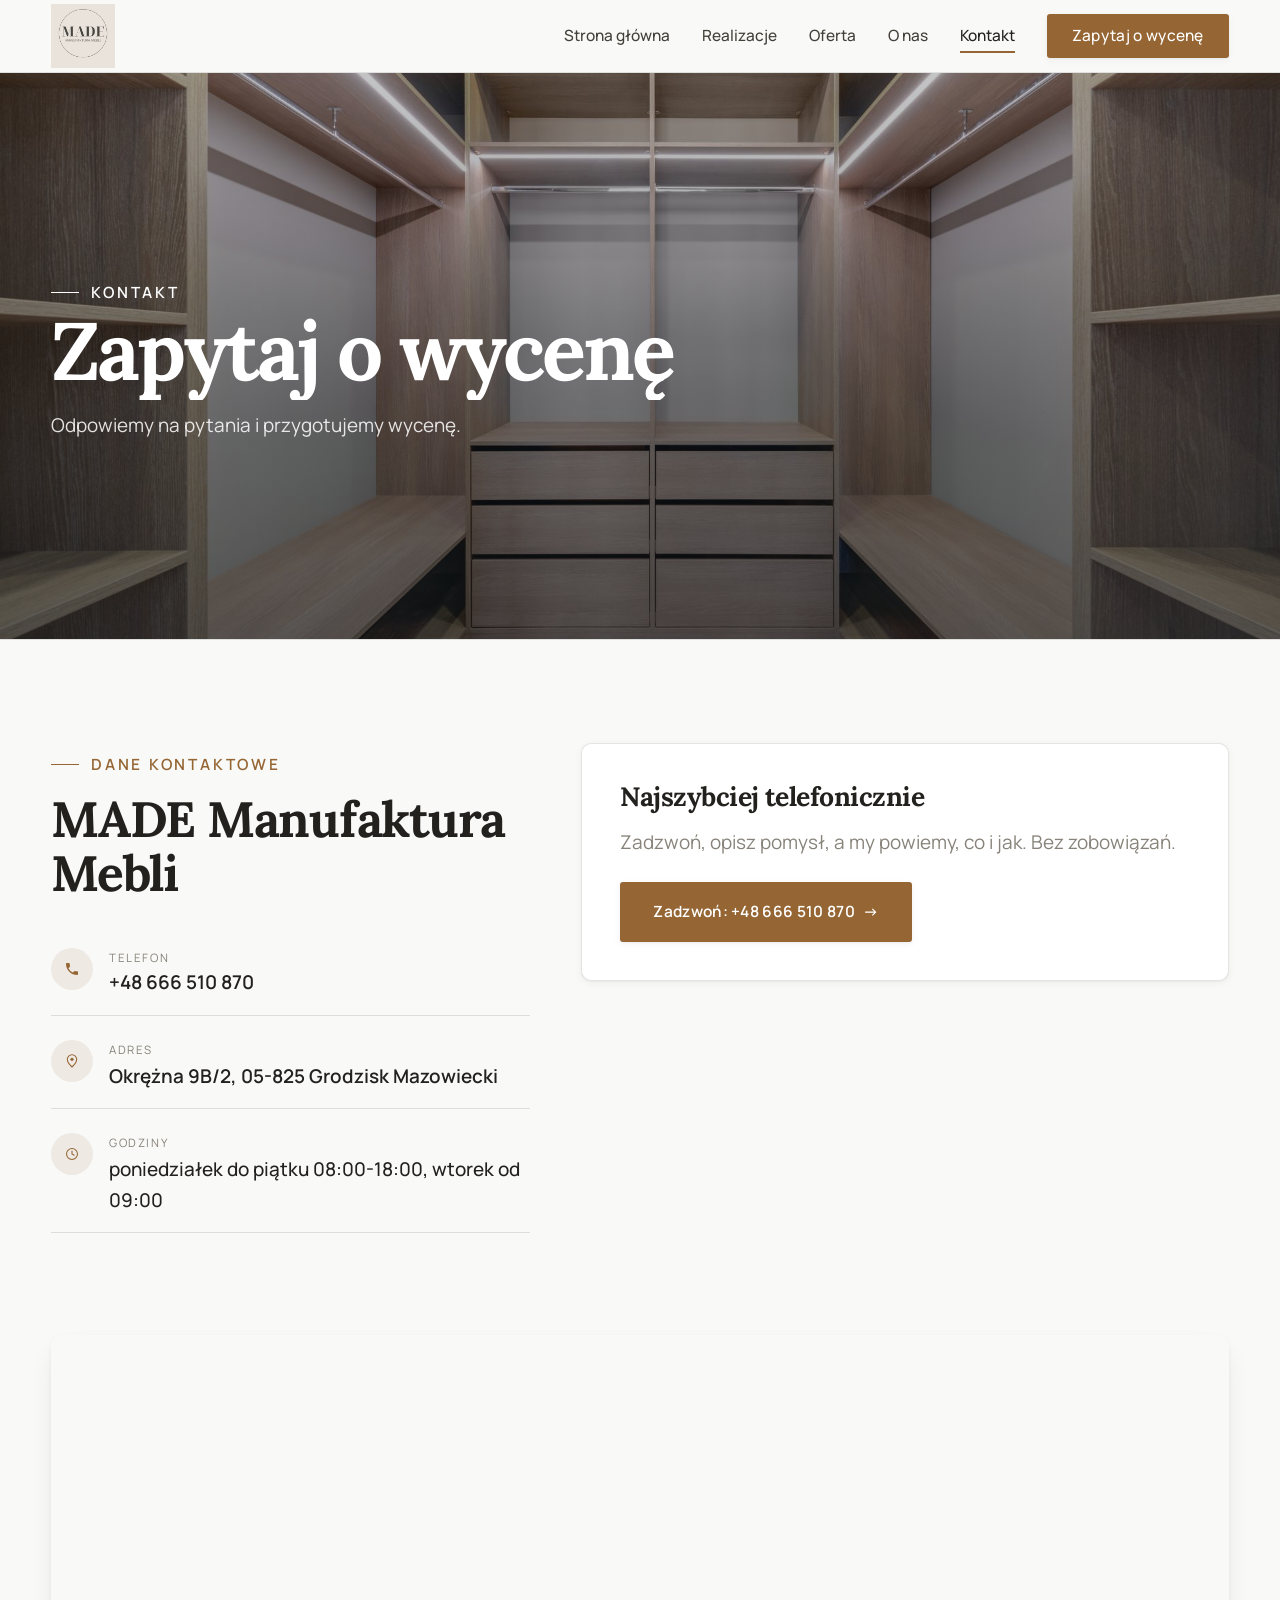
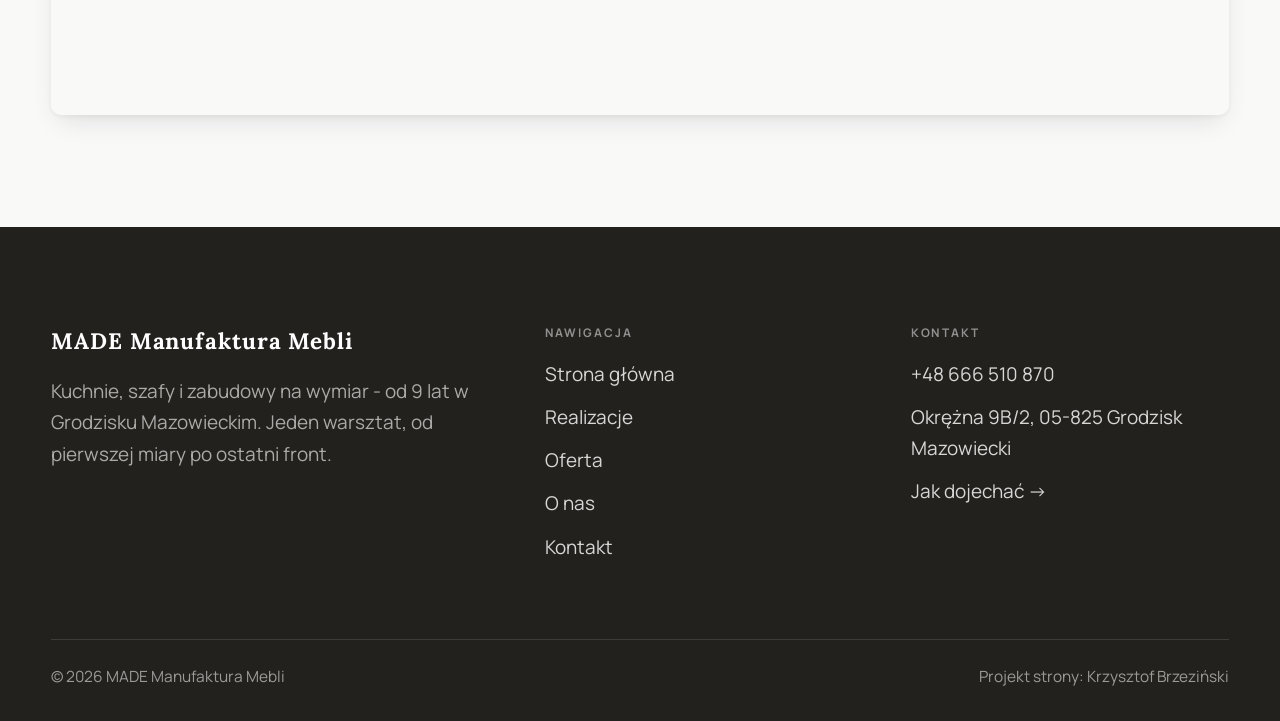
==== kontakt.html @ d3eb8e63 "Demo strony: MADE Manufaktura Mebli (Grodzisk Mazowiecki)" ====
<!DOCTYPE html>
<html lang="pl">
<head>
<meta charset="UTF-8">
<meta name="viewport" content="width=device-width, initial-scale=1.0">
<title>Kontakt - MADE Manufaktura Mebli</title>
<meta name="description" content="Kontakt MADE Manufaktura Mebli - Okrężna 9B/2, 05-825 Grodzisk Mazowiecki">
<link rel="preconnect" href="https://fonts.googleapis.com">
<link rel="preconnect" href="https://fonts.gstatic.com" crossorigin>
<link href="https://fonts.googleapis.com/css2?family=Lora:wght@500;600;700&family=Manrope:wght@400;500;600&display=swap" rel="stylesheet">
<link rel="stylesheet" href="assets/styles.css">
</head>
<body>

<header class="nav">
  <div class="wrap nav-inner">
    <a class="brand brand-has-logo" href="index.html"><img class="brand-logo" src="img/logo.jpg" alt="MADE Manufaktura Mebli"></a>
    <nav class="nav-links">
      <a href="index.html">Strona główna</a>
      <a href="realizacje.html">Realizacje</a>
      <a href="oferta.html">Oferta</a>
      <a href="o-nas.html">O nas</a>
      <a href="kontakt.html" class="active">Kontakt</a>
      <a href="kontakt.html" class="btn btn-accent">Zapytaj o wycenę</a>
    </nav>
    <button class="nav-toggle" aria-label="Menu"><span></span><span></span><span></span></button>
  </div>
</header>

<section class="pagehead">
  <img src="img/g5.jpg" alt="MADE Manufaktura Mebli - Zapytaj o wycenę">
  <div class="wrap">
    <span class="eyebrow">Kontakt</span>
    <h1>Zapytaj o wycenę</h1>
    <p>Odpowiemy na pytania i przygotujemy wycenę.</p>
  </div>
</section>
<section>
  <div class="wrap contact-grid">
    <div class="reveal">
      <span class="eyebrow">Dane kontaktowe</span>
      <h2 style="margin:var(--space-4) 0 var(--space-6)">MADE Manufaktura Mebli</h2>
      <div class="info-list">
        <div class="info-row"><div class="ic"><svg class="ico-tel" width="16" height="16" viewBox="0 0 24 24" fill="none" aria-hidden="true"><path d="M6.6 10.8a15.5 15.5 0 0 0 6.6 6.6l2.2-2.2a1 1 0 0 1 1-.24 11.4 11.4 0 0 0 3.6.58 1 1 0 0 1 1 1V20a1 1 0 0 1-1 1A17 17 0 0 1 3 4a1 1 0 0 1 1-1h3.5a1 1 0 0 1 1 1c0 1.25.2 2.46.58 3.6a1 1 0 0 1-.25 1l-2.23 2.2Z" fill="currentColor"/></svg></div><div><div class="lbl">Telefon</div><a class="val" href="tel:+48666510870">+48 666 510 870</a></div></div>
        <div class="info-row"><div class="ic"><svg class="ico-pin" width="16" height="16" viewBox="0 0 24 24" fill="none" aria-hidden="true"><path d="M12 21s7-6.1 7-11.5A7 7 0 0 0 5 9.5C5 14.9 12 21 12 21Z" stroke="currentColor" stroke-width="1.6" fill="none"/><circle cx="12" cy="9.5" r="2.4" fill="currentColor"/></svg></div><div><div class="lbl">Adres</div><div class="val">Okrężna 9B/2, 05-825 Grodzisk Mazowiecki</div></div></div>
        <div class="info-row"><div class="ic"><svg class="ico-clock" width="16" height="16" viewBox="0 0 24 24" fill="none" aria-hidden="true"><circle cx="12" cy="12" r="8.2" stroke="currentColor" stroke-width="1.6"/><path d="M12 7.5V12l3.2 1.9" stroke="currentColor" stroke-width="1.6" stroke-linecap="round"/></svg></div><div><div class="lbl">Godziny</div><div class="val" style="font-weight:500">poniedziałek do piątku 08:00-18:00, wtorek od 09:00</div></div></div>
      </div>
    </div>
    <div class="reveal">
      <div class="form">
        <h3 style="margin-bottom:var(--space-4)">Najszybciej telefonicznie</h3>
        <p class="muted" style="margin-bottom:var(--space-5)">Zadzwoń, opisz pomysł, a my powiemy, co i jak. Bez zobowiązań.</p>
        <a href="tel:+48666510870" class="btn btn-accent" style="justify-content:center">Zadzwoń: +48 666 510 870 <span class="arr">→</span></a>
      </div>
    </div>
  </div>
</section>
<section style="padding-top:0">
  <div class="wrap reveal">
    <iframe class="map" title="MADE Manufaktura Mebli - Grodzisk Mazowiecki" src="https://maps.google.com/maps?q=MADE%20Manufaktura%20Mebli%20Grodzisk%20Mazowiecki&z=15&output=embed" loading="lazy" referrerpolicy="no-referrer-when-downgrade"></iframe>
  </div>
</section>

<footer>
  <div class="wrap">
    <div class="foot-grid">
      <div class="foot-brand">
        <div class="name">MADE Manufaktura Mebli</div>
        <p>Kuchnie, szafy i zabudowy na wymiar - od 9 lat w Grodzisku Mazowieckim. Jeden warsztat, od pierwszej miary po ostatni front.</p>
      </div>
      <div class="foot-col">
        <h4>Nawigacja</h4>
        <a href="index.html">Strona główna</a>
        <a href="realizacje.html">Realizacje</a>
        <a href="oferta.html">Oferta</a>
        <a href="o-nas.html">O nas</a>
        <a href="kontakt.html">Kontakt</a>
      </div>
      <div class="foot-col">
        <h4>Kontakt</h4>
        <a href="tel:+48666510870">+48 666 510 870</a>
        <p>Okrężna 9B/2, 05-825 Grodzisk Mazowiecki</p>
        <a href="https://maps.app.goo.gl/CRPHok8qt2cSc8wXA" target="_blank" rel="noopener">Jak dojechać →</a>
      </div>
    </div>
    <div class="foot-bot">
      <span>© 2026 MADE Manufaktura Mebli</span>
      <span>Projekt strony: Krzysztof Brzeziński</span>
    </div>
  </div>
</footer>


<script src="assets/main.js"></script>
</body>
</html>
---- assets/styles.css ----
/* ============================================================
   STOLBASZ — premium, architektoniczny B2B fit-out
   Jasna paleta, zero brązu. System wg premium-web-craft.
   Projekt strony: Krzysztof Brzeziński
   ============================================================ */

:root{
  /* PALETA — jasna, architektoniczna, chłodna */
  --paper:#F3F1EC;          /* główne tło */
  --paper-2:#E6E3DB;        /* sekcje alternatywne (chłodny jasny szary) */
  --paper-3:#E6E3DB;        /* delikatne wypełnienia */
  --ink:#23211E;            /* tekst główny — chłodny grafit */
  --ink-soft:#43403A;       /* nagłówki drugorzędne */
  --muted:#87837A;          /* tekst poboczny */
  --line:rgba(35,33,30,.12);/* hairline */
  --accent:#8A6B3C;         /* stonowany petrol-slate — jedyny akcent */
  --accent-d:#6E5430;
  --accent-soft:rgba(138,107,60,.10);
  --dark:#23211E;           /* sekcje ciemne (stopka/CTA) */

  /* ODSTĘPY — skala 4/8 */
  --space-1:4px; --space-2:8px; --space-3:12px; --space-4:16px; --space-5:24px;
  --space-6:32px; --space-7:48px; --space-8:64px; --space-9:96px; --space-10:128px;

  /* TYPOGRAFIA — fluid clamp() (skala podbita 16.07.2026: większe, czytelniejsze litery — uwaga Adama) */
  --text-sm:clamp(.9rem,.87rem + .12vw,1rem);
  --text-base:clamp(1.08rem,1.04rem + .18vw,1.2rem);
  --text-lg:clamp(1.24rem,1.15rem + .34vw,1.44rem);
  --text-h3:clamp(1.34rem,1.22rem + .55vw,1.66rem);
  --text-h2:clamp(2.1rem,1.66rem + 2.1vw,3.1rem);
  --text-h1:clamp(2.9rem,2.1rem + 4vw,5.1rem);

  /* PROMIENIE — architektoniczne, raczej ostre */
  --r-sm:3px; --r-md:6px; --r-lg:10px;

  /* RUCH */
  --ease:cubic-bezier(.25,.46,.45,.94); --dur:.24s;

  /* CIENIE — miękkie, warstwowe */
  --sh-sm:0 1px 2px rgba(16,24,32,.04), 0 2px 8px rgba(16,24,32,.05);
  --sh-md:0 2px 6px rgba(16,24,32,.05), 0 12px 28px -8px rgba(16,24,32,.12);
  --sh-lg:0 6px 14px rgba(16,24,32,.07), 0 26px 56px -18px rgba(16,24,32,.22);

  --hairline:1px solid var(--line);

  --font-display:'Lora',serif;
  --font-body:'Manrope',sans-serif;
}

*{box-sizing:border-box;margin:0;padding:0}
html{scroll-behavior:smooth}
body{
  font-family:var(--font-body);
  font-size:var(--text-base);
  line-height:1.65;
  color:var(--ink);
  background:var(--paper);
  -webkit-font-smoothing:antialiased;
  text-rendering:optimizeLegibility;
}
img{max-width:100%;display:block}
a{color:inherit;text-decoration:none}

.wrap{width:min(92%,1180px);margin-inline:auto}
section{padding-block:clamp(52px,6.5vw,96px)}

h1,h2,h3{font-family:var(--font-display);font-weight:700;line-height:1.08;letter-spacing:-.02em;color:var(--ink)}
h1{font-size:var(--text-h1);letter-spacing:-.035em}
h2{font-size:var(--text-h2);letter-spacing:-.025em}
h3{font-size:var(--text-h3)}
p{max-width:65ch}

.eyebrow{
  font-family:var(--font-body);
  font-size:var(--text-sm);
  font-weight:600;
  letter-spacing:.18em;
  text-transform:uppercase;
  color:var(--accent);
  display:inline-flex;align-items:center;gap:var(--space-3);
}
.eyebrow::before{content:"";width:28px;height:1px;background:var(--accent);display:inline-block}

.muted{color:var(--muted)}
.lead{font-size:var(--text-lg);line-height:1.55;color:var(--ink-soft);max-width:50ch}

/* ---------- BUTTONS ---------- */
.btn{
  display:inline-flex;align-items:center;gap:var(--space-2);
  font-weight:600;font-size:var(--text-sm);letter-spacing:.02em;
  padding:var(--space-4) var(--space-6);
  border-radius:var(--r-sm);
  transition:transform var(--dur) var(--ease),box-shadow var(--dur) var(--ease),background var(--dur) var(--ease);
  cursor:pointer;border:1px solid transparent;
}
.btn-accent{background:var(--accent);color:#fff;box-shadow:var(--sh-sm)}
.btn-accent:hover{background:var(--accent-d);transform:translateY(-2px);box-shadow:var(--sh-md)}
.btn-accent:active{transform:translateY(0);box-shadow:var(--sh-sm)}
.btn-ghost{background:transparent;color:var(--ink);border-color:var(--line)}
.btn-ghost:hover{border-color:var(--accent);color:var(--accent);transform:translateY(-2px)}
.btn-light{background:#fff;color:var(--ink);box-shadow:var(--sh-sm)}
.btn-light:hover{transform:translateY(-2px);box-shadow:var(--sh-md)}
.btn .arr{transition:transform var(--dur) var(--ease)}
.btn:hover .arr{transform:translateX(4px)}

/* ---------- NAV ---------- */
.nav{
  position:sticky;top:0;z-index:50;
  background:color-mix(in srgb,var(--paper) 88%,transparent);
  backdrop-filter:saturate(140%) blur(10px);
  border-bottom:var(--hairline);
}
.nav-inner{display:flex;align-items:center;justify-content:space-between;height:72px}
.brand{display:flex;flex-direction:column;line-height:1}
.brand .name{font-family:var(--font-display);font-weight:800;font-size:1.35rem;letter-spacing:.04em}
.brand .sub{font-size:.62rem;letter-spacing:.34em;text-transform:uppercase;color:var(--muted);margin-top:5px}
.nav-links{display:flex;align-items:center;gap:var(--space-6)}
.nav-links a{font-size:var(--text-sm);font-weight:500;color:var(--ink-soft);position:relative;padding-block:4px;transition:color var(--dur) var(--ease)}
.nav-links a::after{content:"";position:absolute;left:0;bottom:0;width:0;height:1.5px;background:var(--accent);transition:width var(--dur) var(--ease)}
.nav-links a:hover,.nav-links a.active{color:var(--ink)}
.nav-links a:hover::after,.nav-links a.active::after{width:100%}
.nav-links .btn{padding:var(--space-2) var(--space-5)}
/* przyciski w nav: właściwy kolor (przebij .nav-links a) + bez podkreślenia */
.nav-links a.btn-accent{color:#fff}
.nav-links a.btn-ghost,.nav-links a.btn-light{color:var(--ink)}
.nav-links a.btn::after{display:none}
.nav-toggle{display:none;background:none;border:none;cursor:pointer;flex-direction:column;gap:5px;padding:8px}
.nav-toggle span{width:24px;height:2px;background:var(--ink);transition:var(--dur)}

/* ---------- HERO (split) ---------- */
.hero{position:relative;overflow:hidden;border-bottom:var(--hairline)}
.hero-grid{display:grid;grid-template-columns:1.05fr .95fr;gap:clamp(24px,4vw,60px);align-items:center;
  padding-block:clamp(36px,4.5vw,64px)}
.hero-copy .eyebrow{margin-bottom:var(--space-5)}
.hero-copy h1{margin-bottom:var(--space-5)}
.hero-copy .lead{margin-bottom:var(--space-7)}
.hero-actions{display:flex;flex-wrap:wrap;gap:var(--space-4)}
.hero-art{position:relative;aspect-ratio:4/3;border-radius:var(--r-lg);overflow:hidden;box-shadow:var(--sh-lg)}
.hero-art img{width:100%;height:100%;object-fit:cover}
.hero-art::after{content:"";position:absolute;inset:0;background:linear-gradient(180deg,transparent 55%,rgba(18,24,28,.28))}
.hero-badge{position:absolute;left:var(--space-5);bottom:var(--space-5);z-index:2;
  background:rgba(252,252,251,.94);backdrop-filter:blur(4px);
  border-radius:var(--r-md);padding:var(--space-4) var(--space-5);box-shadow:var(--sh-md);max-width:78%}
.hero-badge strong{display:block;font-family:var(--font-display);font-size:1rem;letter-spacing:-.01em}
.hero-badge span{font-size:var(--text-sm);color:var(--muted)}

/* ---------- HERO duży / kinowy (strona główna) ---------- */
.hero-cine{position:relative;min-height:clamp(560px,82vh,840px);min-height:clamp(560px,82svh,840px);display:flex;align-items:center;overflow:hidden;border-bottom:var(--hairline)}
.hero-cine>img{position:absolute;inset:0;width:100%;height:100%;object-fit:cover;z-index:0}
.hero-cine::after{content:"";position:absolute;inset:0;z-index:1;
  background:linear-gradient(95deg,rgba(13,18,23,.86) 0%,rgba(13,18,23,.64) 32%,rgba(13,18,23,.24) 62%,rgba(13,18,23,.04) 100%)}
.hero-cine .wrap{position:relative;z-index:2;padding-block:var(--space-8)}
.hero-cine .hero-copy{max-width:660px}
.hero-cine .eyebrow{color:#fff;margin-bottom:var(--space-5)}
.hero-cine .eyebrow::before{background:#fff}
.hero-cine h1{color:#fff;margin-bottom:var(--space-5);font-size:clamp(2.9rem,2rem + 4.4vw,5.2rem)}
.hero-cine .lead{color:rgba(255,255,255,.92);max-width:48ch;margin-bottom:var(--space-7)}
.hero-cine .hero-actions{display:flex;flex-wrap:wrap;gap:var(--space-4)}
@media(max-width:680px){
  .hero-cine{min-height:clamp(520px,76vh,640px);min-height:clamp(520px,76svh,640px);align-items:flex-end}
  .hero-cine::after{background:linear-gradient(0deg,rgba(13,18,23,.9) 6%,rgba(13,18,23,.45) 55%,rgba(13,18,23,.25) 100%)}
  .hero-cine .wrap{padding-bottom:var(--space-9)}
}

/* full-bleed hero variant (podstrony) */
.pagehead{position:relative;min-height:46vh;min-height:46svh;display:flex;align-items:flex-end;overflow:hidden;border-bottom:var(--hairline)}
.pagehead img{position:absolute;inset:0;width:100%;height:100%;object-fit:cover}
.pagehead::after{content:"";position:absolute;inset:0;background:linear-gradient(180deg,rgba(18,24,28,.25),rgba(18,24,28,.62))}
.pagehead .wrap{position:relative;z-index:2;padding-block:var(--space-9);color:#fff}
.pagehead h1{color:#fff;max-width:18ch}
.pagehead .eyebrow{color:#fff}
.pagehead .eyebrow::before{background:#fff}
.pagehead p{color:rgba(255,255,255,.86);margin-top:var(--space-4);max-width:54ch}

/* ---------- STRIP (pasek skrótów / liczby) ---------- */
.strip{background:var(--dark);color:#fff}
.strip .wrap{display:grid;grid-template-columns:repeat(4,1fr);gap:var(--space-6);padding-block:var(--space-8)}
.strip .item .k{font-family:var(--font-display);font-size:clamp(1.6rem,1.2rem + 1.4vw,2.4rem);font-weight:800;letter-spacing:-.02em;color:#fff}
.strip .item .v{font-size:var(--text-sm);color:rgba(255,255,255,.66);margin-top:var(--space-2);line-height:1.45}
.strip .item{border-left:2px solid var(--accent);padding-left:var(--space-5)}

/* ---------- SECTION HEAD ---------- */
.head{max-width:48rem;margin-bottom:var(--space-8)}
.head.center{margin-inline:auto;text-align:center}
.head .eyebrow{margin-bottom:var(--space-4)}
.head h2{margin-bottom:var(--space-4)}
.head p{color:var(--muted);font-size:var(--text-lg);line-height:1.55}
.head.center p{margin-inline:auto}

/* ---------- INTRO SPLIT ---------- */
.split{display:grid;grid-template-columns:.92fr 1.08fr;gap:clamp(28px,5vw,80px);align-items:center}
.split.rev{grid-template-columns:1.08fr .92fr}
.split.rev .split-art{order:-1}
.split-art{position:relative;aspect-ratio:5/4;border-radius:var(--r-lg);overflow:hidden;box-shadow:var(--sh-lg)}
.split-art img{width:100%;height:100%;object-fit:cover}
.split-copy h2{margin-bottom:var(--space-5)}
.split-copy p+p{margin-top:var(--space-4)}
.split-copy .btn{margin-top:var(--space-6)}

/* ---------- SERVICES (zakres) ---------- */
.svc-grid{display:grid;grid-template-columns:repeat(auto-fit,minmax(280px,1fr));gap:var(--space-5)}
.svc{background:#fff;border:var(--hairline);border-radius:var(--r-md);padding:var(--space-7) var(--space-6);
  transition:transform var(--dur) var(--ease),box-shadow var(--dur) var(--ease),border-color var(--dur) var(--ease);
  position:relative;overflow:hidden}
.svc::before{content:"";position:absolute;left:0;top:0;width:3px;height:0;background:var(--accent);transition:height var(--dur) var(--ease)}
.svc:hover{transform:translateY(-4px);box-shadow:var(--sh-md);border-color:transparent}
.svc:hover::before{height:100%}
.svc .ic{font-family:var(--font-display);font-size:.8rem;font-weight:700;letter-spacing:.12em;color:var(--accent);margin-bottom:var(--space-4)}
.svc h3{margin-bottom:var(--space-3);font-size:1.22rem}
.svc p{color:var(--muted);font-size:var(--text-base);line-height:1.6}

/* big detailed service rows */
.svc-row{display:grid;grid-template-columns:.8fr 1.2fr;gap:clamp(20px,4vw,60px);align-items:center;padding-block:var(--space-8)}
.svc-row+.svc-row{border-top:var(--hairline)}
.svc-row.rev{grid-template-columns:1.2fr .8fr}
.svc-row.rev .svc-row-art{order:-1}
.svc-row-art{aspect-ratio:4/3;border-radius:var(--r-md);overflow:hidden;box-shadow:var(--sh-md)}
.svc-row-art img{width:100%;height:100%;object-fit:cover}
.svc-row h3{font-size:1.5rem;margin-bottom:var(--space-4)}
.svc-row .num{font-family:var(--font-display);font-size:.85rem;font-weight:700;letter-spacing:.14em;color:var(--accent);display:block;margin-bottom:var(--space-3)}
.svc-row ul{list-style:none;margin-top:var(--space-4);display:flex;flex-direction:column;gap:var(--space-2)}
.svc-row li{position:relative;padding-left:var(--space-5);color:var(--muted);font-size:var(--text-base)}
.svc-row li::before{content:"";position:absolute;left:0;top:.62em;width:8px;height:1px;background:var(--accent)}

/* ---------- GALLERY (realizacje) ---------- */
.gallery{display:grid;grid-template-columns:repeat(12,1fr);gap:var(--space-4);grid-auto-rows:200px}
/* GALERIA MASONRY — pionowe zdjęcia (portrety beauty/wellness) bez przycinania: kolumny, height auto */
.gallery-masonry{column-count:3;column-gap:var(--space-4)}
@media(max-width:900px){.gallery-masonry{column-count:2}}
@media(max-width:560px){.gallery-masonry{column-count:1}}
.gallery-masonry .m-tile{break-inside:avoid;margin:0 0 var(--space-4);padding:0;position:relative;overflow:hidden;border-radius:var(--r-md);border:1px solid var(--line)}
.gallery-masonry .m-tile img{width:100%;height:auto;display:block}
.gallery-masonry .m-tile .cap{position:absolute;left:0;right:0;bottom:0;padding:var(--space-4);color:#fff;background:linear-gradient(0deg,rgba(0,0,0,.55),transparent);font-size:var(--text-sm)}
.gallery-masonry .m-tile .cap small{display:block;font-weight:400;opacity:.78;letter-spacing:.04em;text-transform:uppercase;font-size:.66rem;margin-top:3px}
.tile{position:relative;overflow:hidden;border-radius:var(--r-md);box-shadow:var(--sh-sm);
  transition:transform var(--dur) var(--ease),box-shadow var(--dur) var(--ease)}
.tile img{width:100%;height:100%;object-fit:cover;transition:transform .6s var(--ease)}
.tile:hover{box-shadow:var(--sh-md)}
.tile:hover img{transform:scale(1.05)}
.tile .cap{position:absolute;left:0;right:0;bottom:0;padding:var(--space-5) var(--space-4) var(--space-4);
  background:linear-gradient(transparent,rgba(18,24,28,.78));color:#fff;
  font-size:var(--text-sm);font-weight:600;letter-spacing:.01em;
  opacity:0;transform:translateY(8px);transition:var(--dur) var(--ease)}
.tile:hover .cap{opacity:1;transform:translateY(0)}
.tile .cap small{display:block;font-weight:400;opacity:.78;letter-spacing:.04em;text-transform:uppercase;font-size:.66rem;margin-top:3px}
/* bento spans */
.t-wide{grid-column:span 6}
.t-tall{grid-column:span 6;grid-row:span 2}
.t-std{grid-column:span 6}
.t-third{grid-column:span 4}
.t-two3{grid-column:span 8}

/* ---------- TRUST / WIARYGODNOŚĆ ---------- */
.trust{background:var(--paper-2)}
.trust-grid{display:grid;grid-template-columns:repeat(auto-fit,minmax(240px,1fr));gap:var(--space-5);margin-top:var(--space-7)}
.trust-card{background:#fff;border-radius:var(--r-md);padding:var(--space-7) var(--space-6);box-shadow:var(--sh-sm);border-top:3px solid var(--accent)}
.trust-card .big{font-family:var(--font-display);font-size:clamp(1.8rem,1.3rem + 1.6vw,2.6rem);font-weight:800;letter-spacing:-.02em;color:var(--ink);line-height:1}
.trust-card h3{font-size:1.12rem;margin:var(--space-3) 0 var(--space-2)}
.trust-card p{color:var(--muted);font-size:var(--text-base);line-height:1.55}

/* ---------- CTA band ---------- */
.cta{background:var(--dark);color:#fff;position:relative;overflow:hidden}
.cta .wrap{display:grid;grid-template-columns:1.4fr .6fr;gap:var(--space-7);align-items:center;position:relative;z-index:2}
.cta h2{color:#fff;max-width:20ch}
.cta p{color:rgba(255,255,255,.74);margin-top:var(--space-4)}
.cta-actions{display:flex;flex-direction:column;gap:var(--space-3);align-items:flex-start}
.cta::before{content:"";position:absolute;right:-80px;top:-80px;width:360px;height:360px;border-radius:50%;
  background:radial-gradient(circle,var(--accent-soft),transparent 70%)}

/* ---------- CONTACT ---------- */
.contact-grid{display:grid;grid-template-columns:.85fr 1.15fr;gap:clamp(28px,4vw,56px);align-items:start}
.info-list{display:flex;flex-direction:column;gap:var(--space-2)}
.info-row{display:flex;gap:var(--space-4);align-items:flex-start;padding-block:var(--space-4);border-bottom:var(--hairline)}
.info-row .ic{flex:none;width:42px;height:42px;display:grid;place-items:center;border-radius:50%;
  background:var(--accent-soft);color:var(--accent);font-size:1.05rem}
.info-row .lbl{font-size:.72rem;letter-spacing:.14em;text-transform:uppercase;color:var(--muted)}
.info-row .val{font-weight:600;font-size:var(--text-base);margin-top:2px}
.info-row a.val:hover{color:var(--accent)}
.map{border:none;border-radius:var(--r-lg);box-shadow:var(--sh-md);width:100%;height:100%;min-height:380px;filter:grayscale(.2) contrast(1.02)}
.form{background:#fff;border:var(--hairline);border-radius:var(--r-lg);padding:clamp(24px,3vw,40px);box-shadow:var(--sh-sm)}
.form .fld{margin-bottom:var(--space-5)}
.form label{display:block;font-size:var(--text-sm);font-weight:600;margin-bottom:var(--space-2)}
.form input,.form textarea{width:100%;font-family:inherit;font-size:var(--text-base);color:var(--ink);
  padding:var(--space-4);border:var(--hairline);border-radius:var(--r-sm);background:var(--paper);transition:border-color var(--dur)}
.form input:focus,.form textarea:focus{outline:none;border-color:var(--accent);background:#fff}
.form textarea{resize:vertical;min-height:120px}
.form .note{font-size:var(--text-sm);color:var(--muted);margin-top:var(--space-3)}

/* ---------- FOOTER ---------- */
footer{background:var(--dark);color:#fff;padding-block:var(--space-9) var(--space-6)}
.foot-grid{display:grid;grid-template-columns:1.4fr 1fr 1fr;gap:var(--space-7);margin-bottom:var(--space-8)}
.foot-brand .name{font-family:var(--font-display);font-weight:800;font-size:1.4rem;letter-spacing:.04em}
.foot-brand p{color:rgba(255,255,255,.62);margin-top:var(--space-4);font-size:var(--text-base);max-width:38ch}
.foot-col h4{font-size:.74rem;letter-spacing:.16em;text-transform:uppercase;color:rgba(255,255,255,.5);margin-bottom:var(--space-4)}
.foot-col a,.foot-col p{display:block;color:rgba(255,255,255,.82);font-size:var(--text-base);margin-bottom:var(--space-3)}
.foot-col a:hover{color:#fff}
.foot-bot{border-top:1px solid rgba(255,255,255,.12);padding-top:var(--space-5);display:flex;justify-content:space-between;flex-wrap:wrap;gap:var(--space-3);
  font-size:var(--text-sm);color:rgba(255,255,255,.55)}
.foot-bot a:hover{color:#fff}

/* ---------- REVEAL ---------- */
.reveal{opacity:0;transform:translateY(22px);transition:opacity .6s var(--ease),transform .6s var(--ease)}
.reveal.in{opacity:1;transform:none}

/* ---------- RESPONSIVE ---------- */
@media(max-width:920px){
  .hero-grid,.split,.split.rev,.svc-row,.svc-row.rev,.cta .wrap,.contact-grid,.foot-grid{grid-template-columns:1fr}
  .split.rev .split-art,.svc-row.rev .svc-row-art{order:0}
  .hero-art{aspect-ratio:16/10;max-height:420px}
  .strip .wrap{grid-template-columns:repeat(2,1fr);gap:var(--space-7)}
  .gallery{grid-auto-rows:180px}
  .t-wide,.t-tall,.t-std,.t-third,.t-two3{grid-column:span 6}
  .t-tall{grid-row:span 1}
  .cta-actions{flex-direction:row;flex-wrap:wrap}
  .foot-grid{gap:var(--space-6)}
}
@media(max-width:680px){
  .nav-links{position:fixed;inset:72px 0 auto 0;background:var(--paper);flex-direction:column;align-items:stretch;
    gap:0;padding:var(--space-4) 6%;border-bottom:var(--hairline);box-shadow:var(--sh-md);
    transform:translateY(-120%);transition:transform var(--dur) var(--ease)}
  .nav-links.open{transform:translateY(0)}
  .nav-links a{padding-block:var(--space-4);border-bottom:var(--hairline)}
  .nav-links .btn{margin-top:var(--space-3);justify-content:center}
  .nav-toggle{display:flex}
  .strip .wrap{grid-template-columns:1fr}
  .gallery{grid-template-columns:repeat(6,1fr)}
  .foot-grid{grid-template-columns:1fr}
}
@media(prefers-reduced-motion:reduce){
  *{animation-duration:.01ms!important;transition:none!important}
  .reveal{opacity:1!important;transform:none!important}
  html{scroll-behavior:auto}
}

/* ============================================================
   PREMIUM LAYER — destylat deep-researchu branż (anty-AI, spokój).
   Zmienne STOLBASZ (--accent/--ink/--paper/--line/--dark). Ruch ledwo
   zauważalny, krzywa cubic-bezier(.16,.84,.44,1); prefers-reduced-motion
   pokryte blanketem wyżej. Karty hairline zamiast cieni = #1 sygnał „nie-AI".
   ============================================================ */

/* więcej oddechu między sekcjami (liderzy: 110-130px) */
section{padding-block:clamp(64px,8vw,128px)}

/* 1) Aksamitny reveal — dłuższa, miękka krzywa zamiast „skoku" */
.reveal{transition:opacity .9s cubic-bezier(.16,.84,.44,1),transform .9s cubic-bezier(.16,.84,.44,1);will-change:opacity,transform}
/* stagger TYLKO w galerii (tam pozycja = porządek dzieci) */
.gallery .reveal:nth-child(2){transition-delay:.07s}
.gallery .reveal:nth-child(3){transition-delay:.14s}
.gallery .reveal:nth-child(4){transition-delay:.21s}
.gallery .reveal:nth-child(5){transition-delay:.28s}
.gallery .reveal:nth-child(6){transition-delay:.35s}

/* 2) Hero STATYCZNY na .hero-cine — Ken Burns CAŁKIEM WYŁĄCZONY 26.06 (3. zgłoszenie Szymona).
   GENEZA: animowanie scale na <img> hero z teksturami (cegły/framugi) re-samplinguje obraz
   klatka po klatce → na części ekranów drobne drganie/shimmer = „heroshot się trzęsie".
   translateY usunięto wcześniej, scale-only + will-change/GPU NIE wystarczyły do GWARANCJI gładkości.
   Krzysztof zażądał pewności („make sure, że błąd się nie pojawi") > efekt. Zero animacji = 0% drgania.
   Delikatny zoom zostaje TYLKO w pełnoekranowych hero gastro/studio (hg-bg/hs-bg — tło, inny
   mechanizm, chwalone, nigdy nie zgłaszane). NIE wracać do KB na .hero-cine bez realnego testu
   na sprzęcie klienta — to ryzyko regresji „trzęsienia”. */
/* BEZPIECZNY "wow" na hero = jednorazowy FADE-IN (opacity), nie zoom.
   opacity nie dotyka bitmapy → gładkie na KAŻDYM zdjęciu/ekranie/GPU, zero ryzyka migotania.
   Geometryczny ruch (scale/translate) na .hero-cine jest ZAKAZANY (bramka pilnuje). */
@keyframes heroFade{from{opacity:0}to{opacity:1}}
.hero-cine>img{transform:none;animation:heroFade 1.1s ease-out both}

/* 3) Akcentowy hairline pod nagłówkiem sekcji, który „rysuje się" przy wejściu */
.head h2{position:relative;padding-bottom:18px}
.head h2::after{content:"";position:absolute;left:0;bottom:0;height:1px;width:0;background:var(--accent);transition:width 1s cubic-bezier(.16,.84,.44,1) .15s}
.head.center h2::after{left:50%;transform:translateX(-50%)}
.head.reveal.in h2::after,.head.center.reveal.in h2::after{width:54px}

/* 4) Karty HAIRLINE zamiast cieni/zaokrągleń (najmocniejszy anty-AI detal) */
.svc{background:transparent;border:1px solid var(--line);border-radius:var(--r-sm);box-shadow:none}
.svc:hover{box-shadow:none;border-color:var(--accent);transform:translateY(-3px)}
.trust-card{background:transparent;box-shadow:none;border:1px solid var(--line);border-top:2px solid var(--accent);border-radius:var(--r-sm)}
.tile{box-shadow:none;border-radius:var(--r-sm)}
.tile:hover{box-shadow:none}

/* 5) Sticky-nav kondensuje się po przewinięciu (sygnał dopracowania) */
.nav{transition:box-shadow .4s ease,background .4s ease}
.nav.is-stuck{box-shadow:0 1px 0 var(--line),0 14px 30px -24px rgba(0,0,0,.45)}
.nav-inner{transition:height .35s var(--ease)}
.nav.is-stuck .nav-inner{height:60px}

/* 6) MANIFESTO — pełnoekranowy cytat-bohater (zastępuje generyczne „Dlaczego my") */
.manifesto{background:var(--paper-2);text-align:center}
.manifesto .wrap{max-width:60rem}
.manifesto p{font-family:var(--font-display);font-style:italic;font-size:clamp(1.6rem,1rem + 2.4vw,2.8rem);line-height:1.32;color:var(--ink-soft);margin-inline:auto;max-width:26ch;position:relative;padding-top:var(--space-8)}
.manifesto p::before{content:"";position:absolute;top:0;left:50%;transform:translateX(-50%);width:54px;height:1px;background:var(--accent)}
.manifesto p span{color:var(--accent);font-style:italic}

/* 7) GATEWAYS — 3 duże bramy-zdjęcia (zamiast paska menu usług) */
.gateways{display:grid;grid-template-columns:repeat(3,1fr);gap:var(--space-4)}
.gateway{position:relative;aspect-ratio:3/4;overflow:hidden;border-radius:var(--r-sm);display:block}
.gateway img{width:100%;height:100%;object-fit:cover;transition:transform .8s var(--ease),filter .5s var(--ease)}
.gateway::after{content:"";position:absolute;inset:0;background:linear-gradient(180deg,transparent 38%,rgba(18,24,28,.74))}
.gateway:hover img{transform:scale(1.05);filter:brightness(1.05)}
.gateway .g-ttl{position:absolute;left:0;right:0;bottom:0;z-index:2;padding:var(--space-6) var(--space-5);color:#fff;font-family:var(--font-display);font-size:1.45rem;letter-spacing:-.01em;line-height:1.15}
.gateway .g-ttl small{display:block;font-family:var(--font-body);font-size:var(--text-sm);font-weight:400;opacity:.82;letter-spacing:.03em;margin-top:5px}
@media(max-width:760px){.gateways{grid-template-columns:1fr}.gateway{aspect-ratio:16/10}}

/* 8) LOGO klienta w nagłówku (gdy podane --logo) */
/* 52px domyślnie (feedback Bartka 06.07.2026: 40px ginęło, uwaga padła 3x; ~56px sprawdzone na żywym demie anna-borowiec-makeup) */
.brand-logo{height:64px;width:auto;max-width:300px;object-fit:contain;display:block}
.nav.is-stuck .brand-logo{height:52px}
@media(max-width:680px){.brand-logo{height:46px;max-width:210px}}


/* === RWD: nagłówki na wąskich ekranach (dodane 17.07.2026 razem z fixem clamp) ===
   Po przywróceniu działania clamp() dolna granica --text-h1 (2.9rem) rozpychała
   dokument przy długich polskich słowach na telefonach. Tu ją zjeżdżamy. */
@media (max-width:560px){
  :root{
    --text-h1:clamp(1.9rem, 1.15rem + 4.4vw, 2.7rem);
    --text-h2:clamp(1.5rem, 1rem + 3vw, 2.1rem);
  }
  .hero-cine h1{font-size:clamp(1.9rem, 1.15rem + 4.4vw, 2.7rem)}
  h1,h2{overflow-wrap:break-word}
}

/* GODZINY (godziny_grid z briefu) — dzień po lewej, godziny po prawej. Wcześniej BRAK stylu
   powodował sklejenie "Poniedziałek-Piątek8:00-20:00" (dodane 2026-07-21). Neutralne dla dem bez grafiku. */
.godz{display:flex;flex-direction:column;gap:2px;max-width:440px;margin-top:8px}
.godz-row{display:flex;justify-content:space-between;align-items:baseline;gap:24px;padding:10px 0;border-bottom:1px solid var(--line)}
.godz-row:last-child{border-bottom:0}
.godz-row b{font-weight:600;color:var(--ink)}
.godz-row span{color:var(--muted);white-space:nowrap}

/* === MOTION LAYER v2 (silnik) === */
/* ============================================================
   MOTION LAYER v2 — warstwa RUCHU wspólna dla wszystkich rodzin (2026-07-26)
   ------------------------------------------------------------
   PO CO: dema były technicznie poprawne, ale statyczne („za mało efektowne",
   K. 26.07). Ta warstwa dokłada to, co dziś odróżnia stronę premium od
   porządnej: maskowane wejście nagłówków, zdjęcia odsłaniane kurtyną + zoom-out,
   parallax sterowany scrollem (CSS scroll-driven, zero JS w pętli scrolla),
   płynne przejścia MIĘDZY podstronami (View Transitions), stagger siatek.

   ZASADY BEZPIECZEŃSTWA (wynikają z realnych wpadek — NIE łamać):
   1. ⛔ ZERO ruchu geometrycznego na `.hero-cine>img` — skalowanie teksturowanej
      bitmapy = shimmer („heroshot się trzęsie", 3x Szymon). Hero rusza się TYLKO
      tekstem i tylko raz. Bramka predeploy tego pilnuje.
   2. Stan początkowy (ukrycie) ustawia ZAWSZE JavaScript przez klasę `.mt-on`
      na <html>. Bez JS / przy błędzie JS strona wygląda dokładnie jak przed tą
      warstwą — nigdy pusty ekran (wpadka Zmalovane 29.06).
   3. Używamy osobnych właściwości `scale:` / `translate:` zamiast `transform:` —
      dzięki temu wejście NIE kasuje istniejących hoverów (które jadą na transform).
   4. Każdy efekt „drogi" (parallax) tylko desktop + tylko gdy przeglądarka umie
      scroll-driven animations. Mobile dostaje sam fade/mask (bateria, jank).
   5. prefers-reduced-motion wyłącza wszystko (blanket w base.css + własne guardy).
   ============================================================ */

:root{
  --mt-ease:cubic-bezier(.16,.84,.44,1);
  --mt-step:70ms;          /* odstęp między kolejnymi elementami siatki */
}

/* ---------- 1) STAGGER — kolejne elementy siatki wchodzą po sobie ----------
   JS ustawia --i (numer w grupie). Podbita specyficzność (:nth-child(n)) bije
   sztywne delaye galerii z base.css, nie ruszając tamtego pliku. */
.reveal{transition-delay:calc(var(--i,0) * var(--mt-step))}
.gallery .reveal:nth-child(n),
.gateways .reveal:nth-child(n),
.svc-grid .reveal:nth-child(n){transition-delay:calc(var(--i,0) * var(--mt-step))}

/* dłuższy, bardziej „aksamitny" dojazd + delikatny zoom-out całej karty */
.mt-on .reveal{transition-duration:1s,1s}

/* ---------- 2) NAGŁÓWKI — wjazd linia po linii zza maski ----------
   JS dzieli tekst na realne linie (po pomiarze) i owija w .mt-line>i.
   Efekt „szuflady": litery wjeżdżają z dołu, obcięte krawędzią linii. */
.mt-lines .mt-line{display:block;overflow:hidden;padding-bottom:.08em;margin-bottom:-.08em}
.mt-lines .mt-line > i{
  display:block;font-style:inherit;
  translate:0 108%;
  transition:translate 1.05s var(--mt-ease) var(--mt-d,0s);
}
.mt-lines.mt-in .mt-line > i{translate:0 0}

/* wariant awaryjny (nagłówek ma zagnieżdżony markup → nie dzielimy na linie) */
.mt-fade{opacity:0;translate:0 18px;transition:opacity .9s var(--mt-ease) var(--mt-d,0s),translate .9s var(--mt-ease) var(--mt-d,0s)}
.mt-fade.mt-in{opacity:1;translate:0 0}

/* ---------- 3) ZDJĘCIA — odsłanianie „kurtyną" + zoom-out do naturalnej skali ----
   clip-path jedzie od dołu do góry, jednocześnie obraz schodzi z 1.10 do 1.
   Uwaga: `scale:` (nie transform) → hover .tile:hover img{transform:scale(1.05)}
   nadal działa i nie kłóci się z wejściem. */
.mt-on .mt-ph > img,
.mt-on .mt-ph > picture > img{
  clip-path:inset(0 0 100% 0);
  scale:1.10;
  transition:clip-path 1.15s var(--mt-ease) var(--mt-d,0s),
             scale 1.6s var(--mt-ease) var(--mt-d,0s);
}
.mt-on .mt-ph.in > img,
.mt-on .in .mt-ph > img,
.mt-on .mt-ph.mt-in > img,
.mt-on .mt-ph.in > picture > img,
.mt-on .in .mt-ph > picture > img{clip-path:inset(0 0 0 0);scale:1}

/* podpis kafla — delikatnie widoczny od razu, pełny na hover (mniej „martwych" kafli) */
.mt-on .tile .cap{opacity:.001}
.mt-on .tile.in .cap{opacity:.9;translate:0 0;transform:none}
.mt-on .tile.in:hover .cap{opacity:1}

/* ---------- 4) PARALLAX — sterowany scrollem, natywnym CSS (bez JS) ----------
   animation-timeline:view() = przeglądarka sama liczy postęp elementu w oknie.
   Zero listenerów scrolla → zero janku. Desktop only, tylko gdy wspierane. */
@supports (animation-timeline: view()){
  @media (prefers-reduced-motion:no-preference) and (min-width:900px){
    .mt-para{overflow:hidden}
    .mt-para > img{
      height:114%;
      position:relative;top:-7%;
      animation:mtPara linear both;
      animation-timeline:view();
      animation-range:cover 0% cover 100%;
      will-change:translate;
    }
    @keyframes mtPara{from{translate:0 -4.5%}to{translate:0 4.5%}}

    /* sekcje wchodzą z lekkim „oddechem" — zanika przy wyjeździe z ekranu */
    .mt-breathe{
      animation:mtBreathe linear both;
      animation-timeline:view();
      animation-range:entry 0% entry 70%;
    }
    @keyframes mtBreathe{from{opacity:.35}to{opacity:1}}
  }
}

/* ---------- 4b) ŻYWY NAGŁÓWEK — przenikanie kadrów ----------
   Warstwy leżą DOKŁADNIE na zdjęciu hero i różnią się tylko przezroczystością.
   ⛔ Żadnego scale/translate — to skalowanie bitmapy dawało migotanie na teksturach.
   Warstwy wstawia JS; bez niego nic się nie dzieje i nagłówek jest statyczny jak dotąd. */
.mt-hero-layer{
  position:absolute;inset:0;width:100%;height:100%;
  object-fit:cover;object-position:inherit;
  opacity:0;transition:opacity 1.6s ease-in-out;
  pointer-events:none;z-index:1;
}
/* ⚠️ KONIECZNE: warstwa jest zwykłym <img> wewnątrz hero, więc łapie ją reguła
   `.hero-cine > img{animation:heroFade both}` z base.css. Animacja CSS ma pierwszeństwo przed
   zwykłymi deklaracjami — trzymała przezroczystość na klatce startowej i przenikanie nie działało.
   Zdejmujemy JEDYNIE to jednorazowe pojawienie się (heroFade), celowo BEZ !important, żeby
   rodziny z delikatnym zoomem tła (gastro/auto/dom/studio) mogły go warstwie przekazać. */
.hero-cine > img.mt-hero-layer{animation:none}
.mt-hero-layer.mt-show{opacity:1}
/* gdy pokazujemy kadr z rotacji, oryginalne zdjęcie zostaje pod spodem (nigdy nie znika
   całkowicie — gdyby warstwa nie doszła, pod spodem zawsze jest pełne zdjęcie) */
img[data-rotate].mt-under{opacity:1}
/* treść nagłówka musi zostać NAD warstwami */
.hero-cine > .wrap,.hero-cine .hero-copy,
.hg-copy,.ha-copy,.hd-copy,.hs-copy,.hf-copy,.hk-copy,.hero-spa .wrap{position:relative;z-index:3}
@media(prefers-reduced-motion:reduce){
  .mt-hero-layer{display:none}
}

/* ---------- 5) PRZEJŚCIA MIĘDZY PODSTRONAMI (View Transitions) ----------
   Klik w menu przestaje być białym mignięciem — strony przenikają, a pasek
   nawigacji zostaje w miejscu (nazwany element). Przeglądarki bez wsparcia
   nawigują normalnie — zero ryzyka. */
@view-transition{navigation:auto}
@media (prefers-reduced-motion:no-preference){
  ::view-transition-old(root){animation:mtVtOut .26s ease both}
  ::view-transition-new(root){animation:mtVtIn .42s var(--mt-ease) both}
  @keyframes mtVtOut{from{opacity:1}to{opacity:0}}
  @keyframes mtVtIn{from{opacity:0}to{opacity:1}}
}
.nav{view-transition-name:mt-nav}
footer{view-transition-name:mt-foot}

/* ---------- 6) PASEK POSTĘPU CZYTANIA — 2px w kolorze marki ----------
   Też scroll-driven (bez JS). Wstawiany przez JS tylko gdy przeglądarka umie. */
.mt-progress{
  position:fixed;top:0;left:0;z-index:60;
  height:2px;width:100%;
  background:var(--accent);
  transform-origin:0 50%;
  scale:0 1;
  pointer-events:none;
}
@supports (animation-timeline: scroll()){
  .mt-progress{animation:mtProg linear both;animation-timeline:scroll(root block)}
  @keyframes mtProg{from{scale:0 1}to{scale:1 1}}
}

/* ---------- 7) PRZYCISKI — przelot światła + magnes (JS) ----------
   Nakładka jest przezroczysta i przelotowa → NIE zmienia kontrastu tekstu
   (kontrasty WCAG policzone dla wszystkich rodzin zostają w mocy). */
.btn{position:relative;overflow:hidden;isolation:isolate}
.btn::after{
  content:"";position:absolute;inset:0;z-index:-1;pointer-events:none;
  background:linear-gradient(100deg,transparent 32%,rgba(255,255,255,.20) 50%,transparent 68%);
  translate:-120% 0;
}
@media (prefers-reduced-motion:no-preference){
  .btn:hover::after{translate:120% 0;transition:translate .75s var(--mt-ease)}
}
.btn{transition:transform var(--dur) var(--ease),box-shadow var(--dur) var(--ease),
               background var(--dur) var(--ease),translate .25s ease-out}

/* ---------- 8) LINKI NAWIGACJI / LISTY — mikro-detale ---------- */
.mt-on .svc,.mt-on .trust-card{transition:transform .5s var(--mt-ease),border-color .35s ease,box-shadow .35s ease}
.mt-on .svc:hover{transform:translateY(-4px)}

/* kotwice nie chowają się pod przyklejonym paskiem */
:target,[id]{scroll-margin-top:96px}

/* ---------- 9) LICZBY (count-up) ---------- */
.mt-num{font-variant-numeric:tabular-nums}

/* ---------- 10) WYŁĄCZNIK GLOBALNY ----------
   Gdy user woli mniej ruchu — zdejmujemy wszystko, łącznie ze scroll-driven
   (blanket z base.css nie obejmuje animation-timeline). */
@media (prefers-reduced-motion:reduce){
  .mt-lines .mt-line > i{translate:0 0}
  .mt-fade{opacity:1;translate:0 0}
  .mt-on .mt-ph > img,.mt-on .mt-ph > picture > img{clip-path:none;scale:1}
  .mt-para > img{animation:none;height:100%;top:0}
  .mt-breathe{animation:none}
  .mt-progress{display:none}
  .mt-on .tile .cap{opacity:0}
}


/* === auto-paleta ze zdjęć klienta (dopasowanie do estetyki socials) === */
:root{--accent:#956634;--accent-d:#734C23;--accent-soft:rgba(149,102,52,0.10);--paper:#F9F9F8;--paper-2:#EFEEED;--paper-3:#E8E7E5;}


/* --- Opinie Google (realne cytaty z wizytówki) --- */
.opinie{background:var(--paper-2)}
.opinie .wrap{padding-block:var(--space-9)}
.opinie-grid{display:grid;grid-template-columns:repeat(3,1fr);gap:var(--space-5);margin-top:var(--space-7)}
.op-card{margin:0;background:var(--paper);border:1px solid var(--line);border-radius:4px;padding:var(--space-6);display:flex;flex-direction:column;gap:var(--space-4)}
.op-star{color:var(--accent);letter-spacing:.12em;font-size:var(--text-sm)}
.op-card blockquote{margin:0;font-size:var(--text-md);line-height:1.6;color:var(--ink-soft)}
.op-autor{font-size:var(--text-sm);color:var(--muted);letter-spacing:.02em}
.op-zrodlo{margin-top:var(--space-6);font-size:var(--text-sm);color:var(--muted)}
@media (max-width:980px){.opinie-grid{grid-template-columns:1fr}}
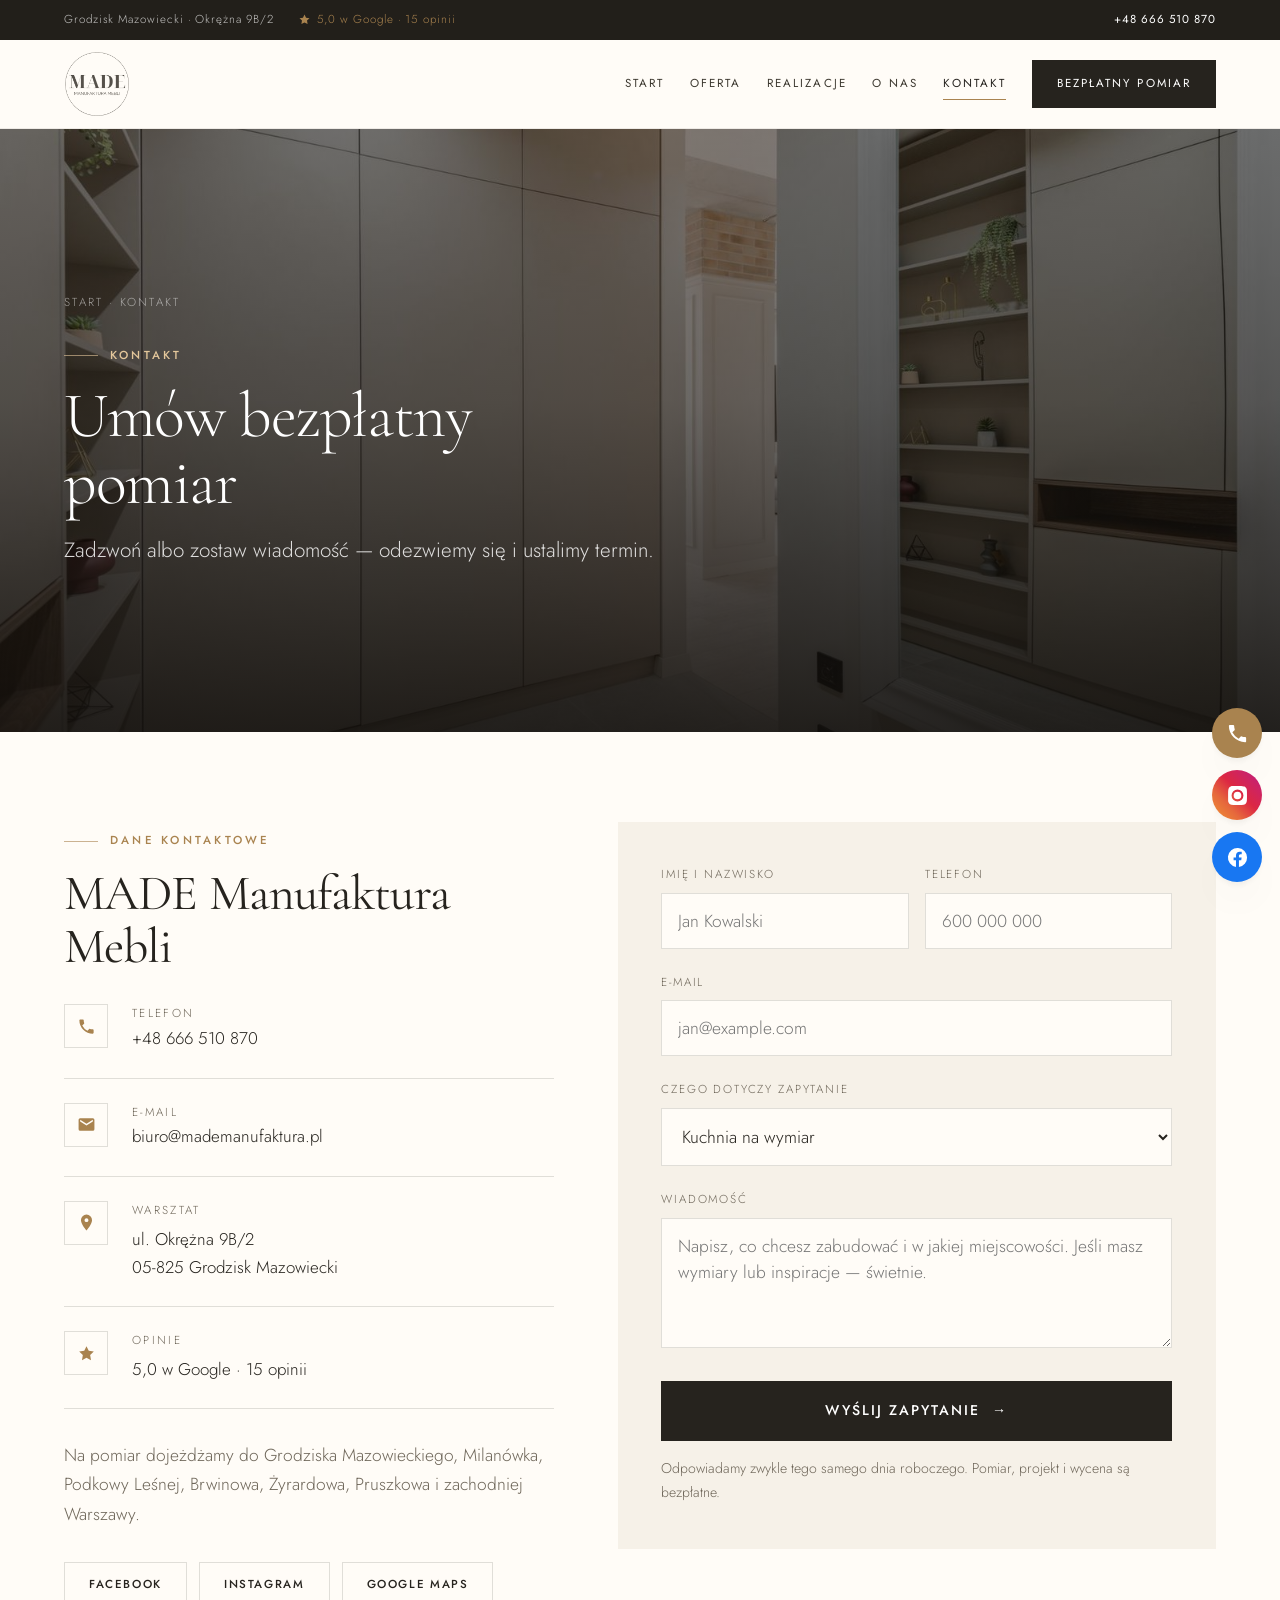
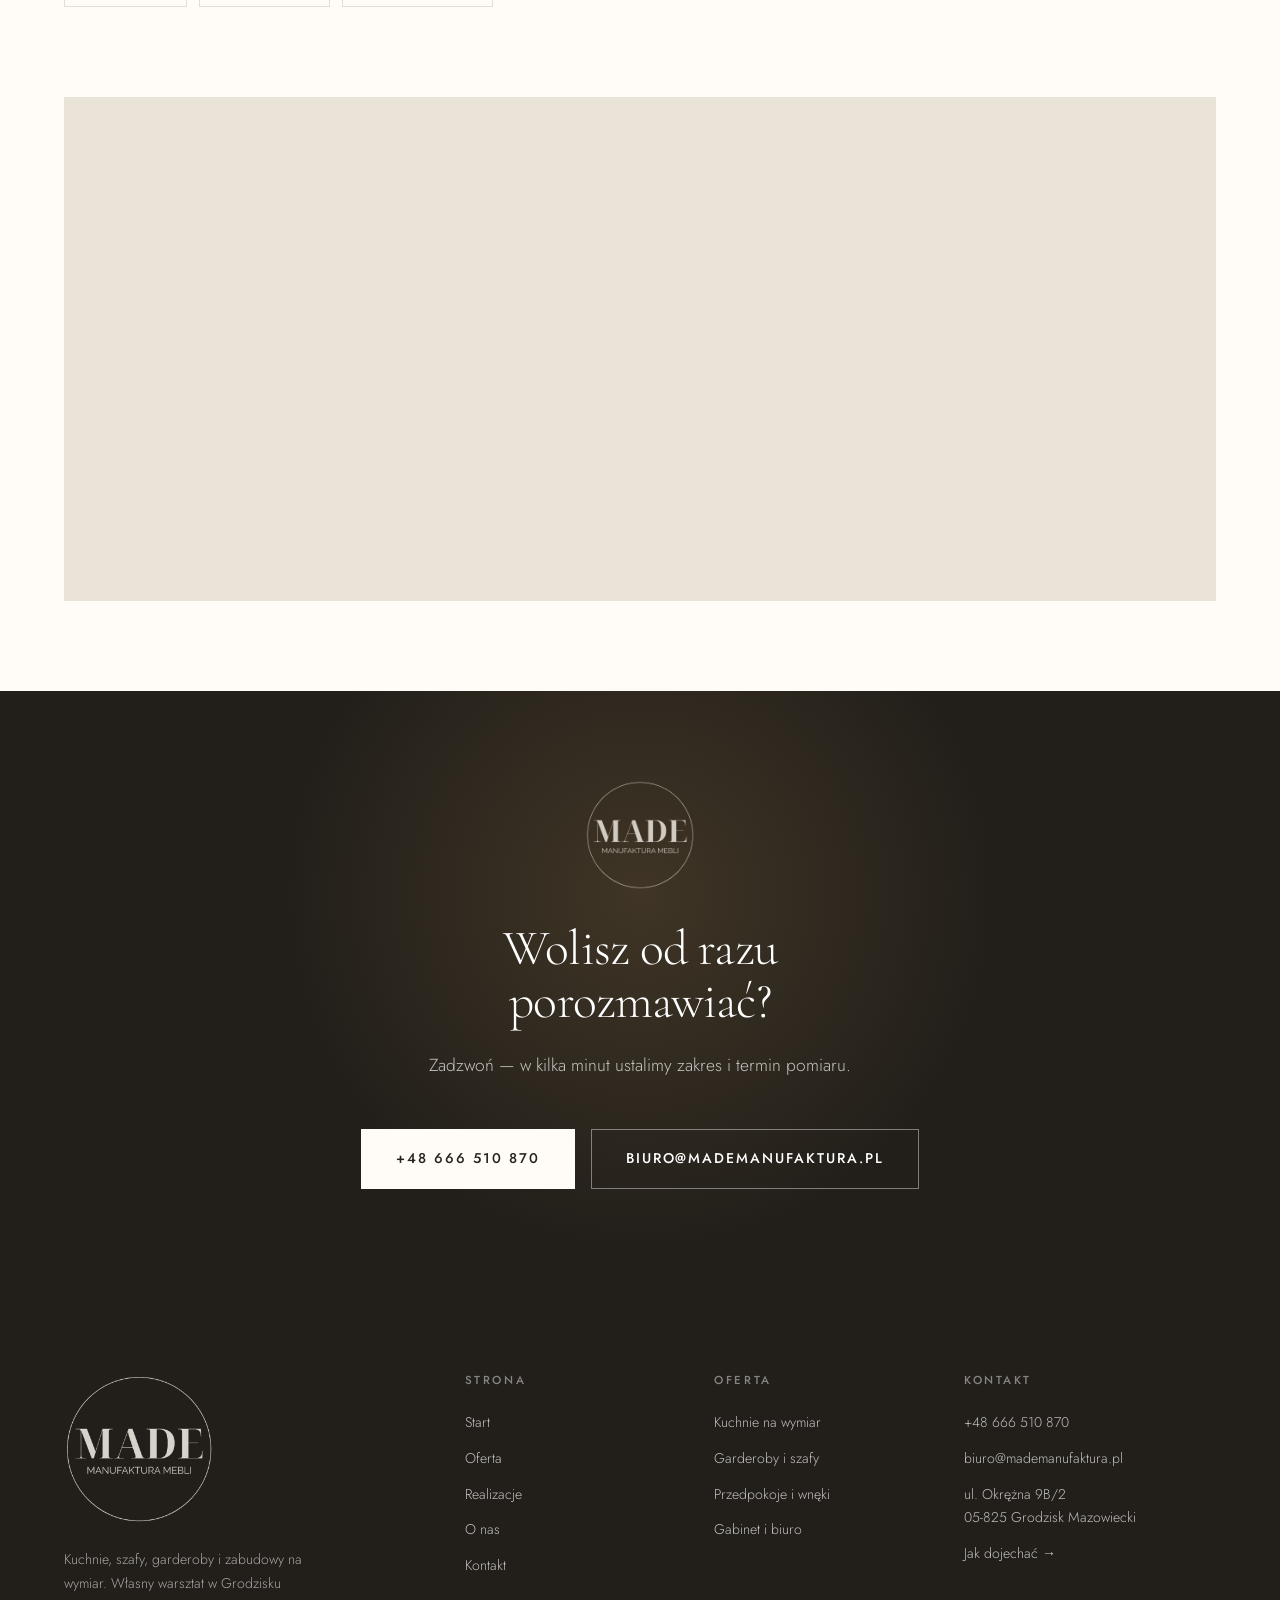
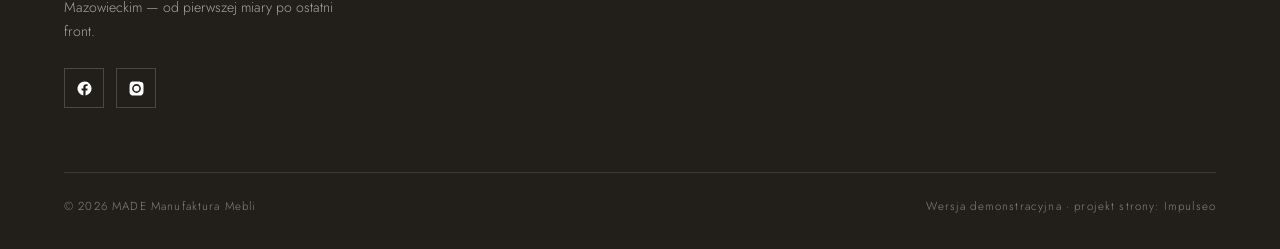
==== commit cc610bb6: "Nowe demo premium od zera (paleta z logo klienta) - design system: kremowy beż + grafit + mosiądz (k" ====
--- a/kontakt.html
+++ b/kontakt.html
@@ -3,61 +3,139 @@
 <head>
 <meta charset="UTF-8">
 <meta name="viewport" content="width=device-width, initial-scale=1.0">
-<title>Kontakt - MADE Manufaktura Mebli</title>
-<meta name="description" content="Kontakt MADE Manufaktura Mebli - Okrężna 9B/2, 05-825 Grodzisk Mazowiecki">
+<title>Kontakt — MADE Manufaktura Mebli, Grodzisk Mazowiecki</title>
+<meta name="description" content="Kontakt do MADE Manufaktura Mebli: tel. 666 510 870, biuro@mademanufaktura.pl, ul. Okrężna 9B/2, Grodzisk Mazowiecki. Umów bezpłatny pomiar i projekt.">
+<link rel="icon" href="img/favicon-32.png" sizes="32x32">
+<link rel="apple-touch-icon" href="img/apple-touch-icon.png">
 <link rel="preconnect" href="https://fonts.googleapis.com">
 <link rel="preconnect" href="https://fonts.gstatic.com" crossorigin>
-<link href="https://fonts.googleapis.com/css2?family=Lora:wght@500;600;700&family=Manrope:wght@400;500;600&display=swap" rel="stylesheet">
-<link rel="stylesheet" href="assets/styles.css">
+<link href="https://fonts.googleapis.com/css2?family=Cormorant+Garamond:ital,wght@0,300;0,400;0,500;0,600;1,300;1,400&family=Jost:wght@300;400;500&display=swap" rel="stylesheet">
+<link rel="stylesheet" href="assets/styles.css?v=2">
 </head>
 <body>
 
+<div class="topbar">
+  <div class="wrap">
+    <div class="tb-left">
+      <span class="tb-hide">Grodzisk Mazowiecki · Okrężna 9B/2</span>
+      <span class="tb-rate"><svg viewBox="0 0 24 24" fill="currentColor" aria-hidden="true"><path d="M12 2.8l2.85 5.8 6.4.93-4.63 4.5 1.1 6.37L12 17.4l-5.72 3 1.1-6.37-4.63-4.5 6.4-.93L12 2.8Z"/></svg> 5,0 w Google · 15 opinii</span>
+    </div>
+    <div><a href="tel:+48666510870"><b>+48 666 510 870</b></a></div>
+  </div>
+</div>
+
 <header class="nav">
   <div class="wrap nav-inner">
-    <a class="brand brand-has-logo" href="index.html"><img class="brand-logo" src="img/logo.jpg" alt="MADE Manufaktura Mebli"></a>
+    <a class="brand" href="index.html" aria-label="MADE Manufaktura Mebli — strona główna">
+      <img src="img/logo-dark.png" alt="MADE Manufaktura Mebli">
+    </a>
     <nav class="nav-links">
-      <a href="index.html">Strona główna</a>
+      <a href="index.html">Start</a>
+      <a href="oferta.html">Oferta</a>
       <a href="realizacje.html">Realizacje</a>
-      <a href="oferta.html">Oferta</a>
       <a href="o-nas.html">O nas</a>
       <a href="kontakt.html" class="active">Kontakt</a>
-      <a href="kontakt.html" class="btn btn-accent">Zapytaj o wycenę</a>
+      <a href="kontakt.html" class="btn btn-primary btn-sm">Bezpłatny pomiar</a>
     </nav>
     <button class="nav-toggle" aria-label="Menu"><span></span><span></span><span></span></button>
   </div>
 </header>
 
 <section class="pagehead">
-  <img src="img/g5.jpg" alt="MADE Manufaktura Mebli - Zapytaj o wycenę">
+  <img src="img/g6.jpg" alt="Zabudowa na wymiar w jasnych frontach">
   <div class="wrap">
+    <div class="crumbs"><a href="index.html">Start</a> · Kontakt</div>
     <span class="eyebrow">Kontakt</span>
-    <h1>Zapytaj o wycenę</h1>
-    <p>Odpowiemy na pytania i przygotujemy wycenę.</p>
+    <h1>Umów bezpłatny pomiar</h1>
+    <p>Zadzwoń albo zostaw wiadomość — odezwiemy się i ustalimy termin.</p>
   </div>
 </section>
+
 <section>
   <div class="wrap contact-grid">
     <div class="reveal">
       <span class="eyebrow">Dane kontaktowe</span>
-      <h2 style="margin:var(--space-4) 0 var(--space-6)">MADE Manufaktura Mebli</h2>
+      <h2 style="margin:var(--s4) 0 var(--s6)">MADE Manufaktura Mebli</h2>
       <div class="info-list">
-        <div class="info-row"><div class="ic"><svg class="ico-tel" width="16" height="16" viewBox="0 0 24 24" fill="none" aria-hidden="true"><path d="M6.6 10.8a15.5 15.5 0 0 0 6.6 6.6l2.2-2.2a1 1 0 0 1 1-.24 11.4 11.4 0 0 0 3.6.58 1 1 0 0 1 1 1V20a1 1 0 0 1-1 1A17 17 0 0 1 3 4a1 1 0 0 1 1-1h3.5a1 1 0 0 1 1 1c0 1.25.2 2.46.58 3.6a1 1 0 0 1-.25 1l-2.23 2.2Z" fill="currentColor"/></svg></div><div><div class="lbl">Telefon</div><a class="val" href="tel:+48666510870">+48 666 510 870</a></div></div>
-        <div class="info-row"><div class="ic"><svg class="ico-pin" width="16" height="16" viewBox="0 0 24 24" fill="none" aria-hidden="true"><path d="M12 21s7-6.1 7-11.5A7 7 0 0 0 5 9.5C5 14.9 12 21 12 21Z" stroke="currentColor" stroke-width="1.6" fill="none"/><circle cx="12" cy="9.5" r="2.4" fill="currentColor"/></svg></div><div><div class="lbl">Adres</div><div class="val">Okrężna 9B/2, 05-825 Grodzisk Mazowiecki</div></div></div>
-        <div class="info-row"><div class="ic"><svg class="ico-clock" width="16" height="16" viewBox="0 0 24 24" fill="none" aria-hidden="true"><circle cx="12" cy="12" r="8.2" stroke="currentColor" stroke-width="1.6"/><path d="M12 7.5V12l3.2 1.9" stroke="currentColor" stroke-width="1.6" stroke-linecap="round"/></svg></div><div><div class="lbl">Godziny</div><div class="val" style="font-weight:500">poniedziałek do piątku 08:00-18:00, wtorek od 09:00</div></div></div>
+        <div class="info-row">
+          <span class="ic"><svg viewBox="0 0 24 24" fill="currentColor"><path d="M6.6 10.8a15.1 15.1 0 006.6 6.6l2.2-2.2c.3-.3.7-.4 1-.2 1.2.4 2.4.6 3.6.6.6 0 1 .4 1 1V20c0 .6-.4 1-1 1A17 17 0 013 4c0-.6.4-1 1-1h3.5c.6 0 1 .4 1 1 0 1.3.2 2.5.6 3.6.1.4 0 .8-.2 1l-2.3 2.2z"/></svg></span>
+          <div><div class="lbl">Telefon</div><a class="val" href="tel:+48666510870">+48 666 510 870</a></div>
+        </div>
+        <div class="info-row">
+          <span class="ic"><svg viewBox="0 0 24 24" fill="currentColor"><path d="M20 4H4a2 2 0 00-2 2v12a2 2 0 002 2h16a2 2 0 002-2V6a2 2 0 00-2-2zm0 4.2l-8 5-8-5V6l8 5 8-5v2.2z"/></svg></span>
+          <div><div class="lbl">E-mail</div><a class="val" href="mailto:biuro@mademanufaktura.pl">biuro@mademanufaktura.pl</a></div>
+        </div>
+        <div class="info-row">
+          <span class="ic"><svg viewBox="0 0 24 24" fill="currentColor"><path d="M12 2a7 7 0 00-7 7c0 5 7 13 7 13s7-8 7-13a7 7 0 00-7-7zm0 9.5A2.5 2.5 0 1112 6.5a2.5 2.5 0 010 5z"/></svg></span>
+          <div><div class="lbl">Warsztat</div><div class="val">ul. Okrężna 9B/2<br>05-825 Grodzisk Mazowiecki</div></div>
+        </div>
+        <div class="info-row">
+          <span class="ic"><svg viewBox="0 0 24 24" fill="currentColor"><path d="M12 2.8l2.85 5.8 6.4.93-4.63 4.5 1.1 6.37L12 17.4l-5.72 3 1.1-6.37-4.63-4.5 6.4-.93L12 2.8Z"/></svg></span>
+          <div><div class="lbl">Opinie</div><div class="val">5,0 w Google · 15 opinii</div></div>
+        </div>
+      </div>
+      <p class="muted" style="margin-top:var(--s6)">Na pomiar dojeżdżamy do Grodziska Mazowieckiego, Milanówka, Podkowy Leśnej, Brwinowa, Żyrardowa, Pruszkowa i zachodniej Warszawy.</p>
+      <div style="margin-top:var(--s6);display:flex;gap:var(--s3);flex-wrap:wrap">
+        <a href="https://www.facebook.com/MadeManufakturaMebli" target="_blank" rel="noopener" class="btn btn-ghost btn-sm">Facebook</a>
+        <a href="https://www.instagram.com/made.furniture/" target="_blank" rel="noopener" class="btn btn-ghost btn-sm">Instagram</a>
+        <a href="https://maps.app.goo.gl/CRPHok8qt2cSc8wXA" target="_blank" rel="noopener" class="btn btn-ghost btn-sm">Google Maps</a>
       </div>
     </div>
-    <div class="reveal">
-      <div class="form">
-        <h3 style="margin-bottom:var(--space-4)">Najszybciej telefonicznie</h3>
-        <p class="muted" style="margin-bottom:var(--space-5)">Zadzwoń, opisz pomysł, a my powiemy, co i jak. Bez zobowiązań.</p>
-        <a href="tel:+48666510870" class="btn btn-accent" style="justify-content:center">Zadzwoń: +48 666 510 870 <span class="arr">→</span></a>
-      </div>
+
+    <div class="reveal d1">
+      <form class="form" data-demo>
+        <div class="row">
+          <div class="fld">
+            <label for="f-name">Imię i nazwisko</label>
+            <input id="f-name" name="name" type="text" placeholder="Jan Kowalski" required>
+          </div>
+          <div class="fld">
+            <label for="f-tel">Telefon</label>
+            <input id="f-tel" name="tel" type="tel" placeholder="600 000 000" required>
+          </div>
+        </div>
+        <div class="fld">
+          <label for="f-mail">E-mail</label>
+          <input id="f-mail" name="email" type="email" placeholder="jan@example.com">
+        </div>
+        <div class="fld">
+          <label for="f-zakres">Czego dotyczy zapytanie</label>
+          <select id="f-zakres" name="zakres">
+            <option>Kuchnia na wymiar</option>
+            <option>Garderoba</option>
+            <option>Szafa w zabudowie</option>
+            <option>Przedpokój / wnęka</option>
+            <option>Gabinet / biuro</option>
+            <option>Inne</option>
+          </select>
+        </div>
+        <div class="fld">
+          <label for="f-msg">Wiadomość</label>
+          <textarea id="f-msg" name="message" placeholder="Napisz, co chcesz zabudować i w jakiej miejscowości. Jeśli masz wymiary lub inspiracje — świetnie."></textarea>
+        </div>
+        <button type="submit" class="btn btn-primary" style="width:100%">Wyślij zapytanie <span class="arr">→</span></button>
+        <p class="note form-msg" style="display:none"></p>
+        <p class="note">Odpowiadamy zwykle tego samego dnia roboczego. Pomiar, projekt i wycena są bezpłatne.</p>
+      </form>
     </div>
   </div>
 </section>
+
 <section style="padding-top:0">
-  <div class="wrap reveal">
-    <iframe class="map" title="MADE Manufaktura Mebli - Grodzisk Mazowiecki" src="https://maps.google.com/maps?q=MADE%20Manufaktura%20Mebli%20Grodzisk%20Mazowiecki&z=15&output=embed" loading="lazy" referrerpolicy="no-referrer-when-downgrade"></iframe>
+  <div class="wrap">
+    <div class="map-wrap reveal"><iframe class="map" src="https://www.google.com/maps?q=Okr%C4%99%C5%BCna%209B%2F2,%2005-825%20Grodzisk%20Mazowiecki&output=embed" loading="lazy" title="Mapa dojazdu — MADE Manufaktura Mebli, ul. Okrężna 9B/2, Grodzisk Mazowiecki" referrerpolicy="no-referrer-when-downgrade"></iframe></div>
+  </div>
+</section>
+
+<section class="cta">
+  <div class="wrap">
+    <img class="cta-logo reveal" src="img/logo-light.png" alt="">
+    <h2 class="reveal">Wolisz od razu porozmawiać?</h2>
+    <p class="reveal d1">Zadzwoń — w kilka minut ustalimy zakres i termin pomiaru.</p>
+    <div class="cta-actions reveal d2">
+      <a href="tel:+48666510870" class="btn btn-light">+48 666 510 870</a>
+      <a href="mailto:biuro@mademanufaktura.pl" class="btn btn-outline-light">biuro@mademanufaktura.pl</a>
+    </div>
   </div>
 </section>
 
@@ -65,32 +143,50 @@
   <div class="wrap">
     <div class="foot-grid">
       <div class="foot-brand">
-        <div class="name">MADE Manufaktura Mebli</div>
-        <p>Kuchnie, szafy i zabudowy na wymiar - od 9 lat w Grodzisku Mazowieckim. Jeden warsztat, od pierwszej miary po ostatni front.</p>
+        <img src="img/logo-light.png" alt="MADE Manufaktura Mebli">
+        <p>Kuchnie, szafy, garderoby i zabudowy na wymiar. Własny warsztat w Grodzisku Mazowieckim — od pierwszej miary po ostatni front.</p>
+        <div class="foot-social">
+          <a href="https://www.facebook.com/MadeManufakturaMebli" target="_blank" rel="noopener" aria-label="Facebook"><svg viewBox="0 0 24 24" fill="currentColor"><path d="M22 12a10 10 0 10-11.6 9.9v-7H7.9V12h2.5V9.8c0-2.5 1.5-3.9 3.8-3.9 1.1 0 2.2.2 2.2.2v2.5h-1.3c-1.2 0-1.6.8-1.6 1.6V12h2.8l-.4 2.9h-2.4v7A10 10 0 0022 12z"/></svg></a>
+          <a href="https://www.instagram.com/made.furniture/" target="_blank" rel="noopener" aria-label="Instagram"><svg viewBox="0 0 24 24" fill="currentColor"><path d="M12 2.2c3.2 0 3.6 0 4.9.1 1.2.1 1.8.3 2.2.4.5.2 1 .5 1.4.9.4.4.7.8.9 1.4.2.4.4 1 .4 2.2.1 1.3.1 1.6.1 4.8s0 3.6-.1 4.9c-.1 1.2-.3 1.8-.4 2.2-.2.5-.5 1-.9 1.4-.4.4-.8.7-1.4.9-.4.2-1 .4-2.2.4-1.3.1-1.6.1-4.9.1s-3.6 0-4.9-.1c-1.2-.1-1.8-.3-2.2-.4a3.8 3.8 0 01-1.4-.9 3.8 3.8 0 01-.9-1.4c-.2-.4-.4-1-.4-2.2C2.2 15.6 2.2 15.2 2.2 12s0-3.6.1-4.9c.1-1.2.3-1.8.4-2.2.2-.5.5-1 .9-1.4.4-.4.8-.7 1.4-.9.4-.2 1-.4 2.2-.4C8.4 2.2 8.8 2.2 12 2.2zm0 3.6a6.2 6.2 0 100 12.4 6.2 6.2 0 000-12.4zm0 10.2a4 4 0 110-8 4 4 0 010 8zm6.4-10.4a1.4 1.4 0 11-2.9 0 1.4 1.4 0 012.9 0z"/></svg></a>
+        </div>
       </div>
       <div class="foot-col">
-        <h4>Nawigacja</h4>
-        <a href="index.html">Strona główna</a>
+        <h4>Strona</h4>
+        <a href="index.html">Start</a>
+        <a href="oferta.html">Oferta</a>
         <a href="realizacje.html">Realizacje</a>
-        <a href="oferta.html">Oferta</a>
         <a href="o-nas.html">O nas</a>
         <a href="kontakt.html">Kontakt</a>
       </div>
       <div class="foot-col">
+        <h4>Oferta</h4>
+        <a href="oferta.html#kuchnie">Kuchnie na wymiar</a>
+        <a href="oferta.html#garderoby">Garderoby i szafy</a>
+        <a href="oferta.html#zabudowy">Przedpokoje i wnęki</a>
+        <a href="oferta.html#biuro">Gabinet i biuro</a>
+      </div>
+      <div class="foot-col">
         <h4>Kontakt</h4>
         <a href="tel:+48666510870">+48 666 510 870</a>
-        <p>Okrężna 9B/2, 05-825 Grodzisk Mazowiecki</p>
+        <a href="mailto:biuro@mademanufaktura.pl">biuro@mademanufaktura.pl</a>
+        <p>ul. Okrężna 9B/2<br>05-825 Grodzisk Mazowiecki</p>
         <a href="https://maps.app.goo.gl/CRPHok8qt2cSc8wXA" target="_blank" rel="noopener">Jak dojechać →</a>
       </div>
     </div>
     <div class="foot-bot">
       <span>© 2026 MADE Manufaktura Mebli</span>
-      <span>Projekt strony: Krzysztof Brzeziński</span>
+      <span>Wersja demonstracyjna · projekt strony: Impulseo</span>
     </div>
   </div>
 </footer>
 
+<div class="float">
+  <a class="f-tel" href="tel:+48666510870" aria-label="Zadzwoń"><span class="tip">Zadzwoń</span><svg viewBox="0 0 24 24" fill="currentColor"><path d="M6.6 10.8a15.1 15.1 0 006.6 6.6l2.2-2.2c.3-.3.7-.4 1-.2 1.2.4 2.4.6 3.6.6.6 0 1 .4 1 1V20c0 .6-.4 1-1 1A17 17 0 013 4c0-.6.4-1 1-1h3.5c.6 0 1 .4 1 1 0 1.3.2 2.5.6 3.6.1.4 0 .8-.2 1l-2.3 2.2z"/></svg></a>
+  <a class="f-ig" href="https://www.instagram.com/made.furniture/" target="_blank" rel="noopener" aria-label="Instagram"><span class="tip">Instagram</span><svg viewBox="0 0 24 24" fill="currentColor"><path d="M12 2.2c3.2 0 3.6 0 4.9.1 1.2.1 1.8.3 2.2.4.5.2 1 .5 1.4.9.4.4.7.8.9 1.4.2.4.4 1 .4 2.2.1 1.3.1 1.6.1 4.8s0 3.6-.1 4.9c-.1 1.2-.3 1.8-.4 2.2-.2.5-.5 1-.9 1.4-.4.4-.8.7-1.4.9-.4.2-1 .4-2.2.4-1.3.1-1.6.1-4.9.1s-3.6 0-4.9-.1c-1.2-.1-1.8-.3-2.2-.4a3.8 3.8 0 01-1.4-.9 3.8 3.8 0 01-.9-1.4c-.2-.4-.4-1-.4-2.2C2.2 15.6 2.2 15.2 2.2 12s0-3.6.1-4.9c.1-1.2.3-1.8.4-2.2.2-.5.5-1 .9-1.4.4-.4.8-.7 1.4-.9.4-.2 1-.4 2.2-.4C8.4 2.2 8.8 2.2 12 2.2zm0 3.6a6.2 6.2 0 100 12.4 6.2 6.2 0 000-12.4zm0 10.2a4 4 0 110-8 4 4 0 010 8zm6.4-10.4a1.4 1.4 0 11-2.9 0 1.4 1.4 0 012.9 0z"/></svg></a>
+  <a class="f-fb" href="https://www.facebook.com/MadeManufakturaMebli" target="_blank" rel="noopener" aria-label="Facebook"><span class="tip">Facebook</span><svg viewBox="0 0 24 24" fill="currentColor"><path d="M22 12a10 10 0 10-11.6 9.9v-7H7.9V12h2.5V9.8c0-2.5 1.5-3.9 3.8-3.9 1.1 0 2.2.2 2.2.2v2.5h-1.3c-1.2 0-1.6.8-1.6 1.6V12h2.8l-.4 2.9h-2.4v7A10 10 0 0022 12z"/></svg></a>
+</div>
 
-<script src="assets/main.js"></script>
+
+<script src="assets/main.js?v=2"></script>
 </body>
 </html>
--- a/assets/styles.css
+++ b/assets/styles.css
@@ -1,642 +1,518 @@
-/* ============================================================
-   STOLBASZ — premium, architektoniczny B2B fit-out
-   Jasna paleta, zero brązu. System wg premium-web-craft.
-   Projekt strony: Krzysztof Brzeziński
-   ============================================================ */
+/* ==========================================================================
+   MADE — Manufaktura Mebli · Grodzisk Mazowiecki
+   Premium demo — paleta wyprowadzona z logo klienta (kremowy beż + grafit).
+   Display: Cormorant Garamond · UI: Jost
+   ========================================================================== */
 
 :root{
-  /* PALETA — jasna, architektoniczna, chłodna */
-  --paper:#F3F1EC;          /* główne tło */
-  --paper-2:#E6E3DB;        /* sekcje alternatywne (chłodny jasny szary) */
-  --paper-3:#E6E3DB;        /* delikatne wypełnienia */
-  --ink:#23211E;            /* tekst główny — chłodny grafit */
-  --ink-soft:#43403A;       /* nagłówki drugorzędne */
-  --muted:#87837A;          /* tekst poboczny */
-  --line:rgba(35,33,30,.12);/* hairline */
-  --accent:#8A6B3C;         /* stonowany petrol-slate — jedyny akcent */
-  --accent-d:#6E5430;
-  --accent-soft:rgba(138,107,60,.10);
-  --dark:#23211E;           /* sekcje ciemne (stopka/CTA) */
-
-  /* ODSTĘPY — skala 4/8 */
-  --space-1:4px; --space-2:8px; --space-3:12px; --space-4:16px; --space-5:24px;
-  --space-6:32px; --space-7:48px; --space-8:64px; --space-9:96px; --space-10:128px;
-
-  /* TYPOGRAFIA — fluid clamp() (skala podbita 16.07.2026: większe, czytelniejsze litery — uwaga Adama) */
-  --text-sm:clamp(.9rem,.87rem + .12vw,1rem);
-  --text-base:clamp(1.08rem,1.04rem + .18vw,1.2rem);
-  --text-lg:clamp(1.24rem,1.15rem + .34vw,1.44rem);
-  --text-h3:clamp(1.34rem,1.22rem + .55vw,1.66rem);
-  --text-h2:clamp(2.1rem,1.66rem + 2.1vw,3.1rem);
-  --text-h1:clamp(2.9rem,2.1rem + 4vw,5.1rem);
-
-  /* PROMIENIE — architektoniczne, raczej ostre */
-  --r-sm:3px; --r-md:6px; --r-lg:10px;
-
-  /* RUCH */
-  --ease:cubic-bezier(.25,.46,.45,.94); --dur:.24s;
-
-  /* CIENIE — miękkie, warstwowe */
-  --sh-sm:0 1px 2px rgba(16,24,32,.04), 0 2px 8px rgba(16,24,32,.05);
-  --sh-md:0 2px 6px rgba(16,24,32,.05), 0 12px 28px -8px rgba(16,24,32,.12);
-  --sh-lg:0 6px 14px rgba(16,24,32,.07), 0 26px 56px -18px rgba(16,24,32,.22);
-
+  /* --- kolory --- */
+  --paper:#FFFCF7;          /* główne tło */
+  --cream:#F6F1E8;          /* sekcje alternatywne */
+  --sand:#EAE3D8;           /* wypełnienia, ramki zdjęć */
+  --ink:#26231E;            /* tekst główny */
+  --ink-2:#3C382F;          /* nagłówki drugorzędne */
+  --muted:#6E6659;          /* tekst poboczny */
+  --line:rgba(38,35,30,.14);
+  --line-soft:rgba(38,35,30,.08);
+  --brass:#A9834F;          /* akcent — mosiądz */
+  --brass-d:#8A6739;
+  --brass-soft:rgba(169,131,79,.12);
+  --dark:#221F1A;           /* sekcje ciemne */
+  --dark-2:#2C2822;
+
+  /* --- rytm --- */
+  --s1:4px; --s2:8px; --s3:12px; --s4:16px; --s5:24px;
+  --s6:32px; --s7:48px; --s8:64px; --s9:96px; --s10:128px;
+
+  /* --- typografia --- */
+  --t-xs:clamp(.68rem,.66rem + .08vw,.74rem);
+  --t-sm:clamp(.82rem,.8rem + .1vw,.9rem);
+  --t-base:clamp(1rem,.97rem + .16vw,1.09rem);
+  --t-lg:clamp(1.1rem,1.02rem + .34vw,1.32rem);
+  --t-h3:clamp(1.3rem,1.14rem + .6vw,1.72rem);
+  --t-h2:clamp(1.95rem,1.45rem + 2.1vw,3.1rem);
+  --t-h1:clamp(2.4rem,1.6rem + 3.4vw,4.3rem);
+
+  --font-display:"Cormorant Garamond","Times New Roman",serif;
+  --font-ui:"Jost","Helvetica Neue",Arial,sans-serif;
+
+  /* --- reszta --- */
+  --r-sm:2px; --r-md:6px; --r-lg:14px; --r-pill:999px;
+  --ease:cubic-bezier(.22,.61,.36,1);
+  --dur:.32s;
+  --sh-sm:0 1px 2px rgba(34,31,26,.05), 0 4px 14px -6px rgba(34,31,26,.12);
+  --sh-md:0 4px 10px -4px rgba(34,31,26,.1), 0 22px 44px -18px rgba(34,31,26,.24);
+  --sh-lg:0 10px 20px -10px rgba(34,31,26,.14), 0 40px 90px -30px rgba(34,31,26,.36);
   --hairline:1px solid var(--line);
-
-  --font-display:'Lora',serif;
-  --font-body:'Manrope',sans-serif;
+  --nav-h:88px;
 }
 
 *{box-sizing:border-box;margin:0;padding:0}
-html{scroll-behavior:smooth}
+html{scroll-behavior:smooth;-webkit-text-size-adjust:100%}
 body{
-  font-family:var(--font-body);
-  font-size:var(--text-base);
-  line-height:1.65;
+  font-family:var(--font-ui);
+  font-size:var(--t-base);
+  font-weight:300;
+  line-height:1.7;
   color:var(--ink);
   background:var(--paper);
   -webkit-font-smoothing:antialiased;
-  text-rendering:optimizeLegibility;
+  overflow-x:hidden;
 }
 img{max-width:100%;display:block}
 a{color:inherit;text-decoration:none}
-
-.wrap{width:min(92%,1180px);margin-inline:auto}
-section{padding-block:clamp(52px,6.5vw,96px)}
-
-h1,h2,h3{font-family:var(--font-display);font-weight:700;line-height:1.08;letter-spacing:-.02em;color:var(--ink)}
-h1{font-size:var(--text-h1);letter-spacing:-.035em}
-h2{font-size:var(--text-h2);letter-spacing:-.025em}
-h3{font-size:var(--text-h3)}
-p{max-width:65ch}
-
+button{font:inherit;color:inherit}
+
+.wrap{width:min(90%,1260px);margin-inline:auto}
+.wrap-narrow{width:min(90%,940px);margin-inline:auto}
+section{padding-block:clamp(56px,7vw,120px)}
+
+h1,h2,h3,h4{font-family:var(--font-display);font-weight:400;line-height:1.06;color:var(--ink);letter-spacing:-.01em}
+h1{font-size:var(--t-h1);letter-spacing:-.022em}
+h2{font-size:var(--t-h2);letter-spacing:-.018em}
+h3{font-size:var(--t-h3)}
+p{max-width:66ch}
+strong{font-weight:500}
+
+/* --- etykieta sekcji --- */
 .eyebrow{
-  font-family:var(--font-body);
-  font-size:var(--text-sm);
-  font-weight:600;
-  letter-spacing:.18em;
-  text-transform:uppercase;
-  color:var(--accent);
-  display:inline-flex;align-items:center;gap:var(--space-3);
-}
-.eyebrow::before{content:"";width:28px;height:1px;background:var(--accent);display:inline-block}
+  display:inline-flex;align-items:center;gap:var(--s3);
+  font-family:var(--font-ui);font-size:var(--t-xs);font-weight:500;
+  letter-spacing:.28em;text-transform:uppercase;color:var(--brass);
+}
+.eyebrow::before{content:"";width:34px;height:1px;background:currentColor;opacity:.6}
+.eyebrow.no-rule::before{display:none}
 
 .muted{color:var(--muted)}
-.lead{font-size:var(--text-lg);line-height:1.55;color:var(--ink-soft);max-width:50ch}
-
-/* ---------- BUTTONS ---------- */
+.lead{font-size:var(--t-lg);font-weight:300;line-height:1.62;color:var(--ink-2);max-width:54ch}
+.head{max-width:52rem;margin-bottom:var(--s8)}
+.head.center{margin-inline:auto;text-align:center}
+.head.center .eyebrow::before{display:none}
+.head .eyebrow{margin-bottom:var(--s4)}
+.head h2{margin-bottom:var(--s4)}
+.head p{color:var(--muted);font-size:var(--t-lg);line-height:1.6}
+.head.center p{margin-inline:auto}
+
+/* ---------- PRZYCISKI ---------- */
 .btn{
-  display:inline-flex;align-items:center;gap:var(--space-2);
-  font-weight:600;font-size:var(--text-sm);letter-spacing:.02em;
-  padding:var(--space-4) var(--space-6);
-  border-radius:var(--r-sm);
-  transition:transform var(--dur) var(--ease),box-shadow var(--dur) var(--ease),background var(--dur) var(--ease);
-  cursor:pointer;border:1px solid transparent;
-}
-.btn-accent{background:var(--accent);color:#fff;box-shadow:var(--sh-sm)}
-.btn-accent:hover{background:var(--accent-d);transform:translateY(-2px);box-shadow:var(--sh-md)}
-.btn-accent:active{transform:translateY(0);box-shadow:var(--sh-sm)}
+  display:inline-flex;align-items:center;justify-content:center;gap:var(--s3);
+  font-family:var(--font-ui);font-size:var(--t-sm);font-weight:500;
+  letter-spacing:.14em;text-transform:uppercase;
+  padding:17px 34px;border:1px solid transparent;cursor:pointer;
+  transition:background var(--dur) var(--ease),color var(--dur) var(--ease),
+             border-color var(--dur) var(--ease),transform var(--dur) var(--ease),
+             box-shadow var(--dur) var(--ease);
+}
+.btn .arr{transition:transform var(--dur) var(--ease)}
+.btn:hover .arr{transform:translateX(5px)}
+.btn-primary{background:var(--ink);color:#fff}
+.btn-primary:hover{background:var(--brass-d);transform:translateY(-2px);box-shadow:var(--sh-md)}
+.btn-brass{background:var(--brass);color:#fff}
+.btn-brass:hover{background:var(--brass-d);transform:translateY(-2px);box-shadow:var(--sh-md)}
 .btn-ghost{background:transparent;color:var(--ink);border-color:var(--line)}
-.btn-ghost:hover{border-color:var(--accent);color:var(--accent);transform:translateY(-2px)}
-.btn-light{background:#fff;color:var(--ink);box-shadow:var(--sh-sm)}
-.btn-light:hover{transform:translateY(-2px);box-shadow:var(--sh-md)}
-.btn .arr{transition:transform var(--dur) var(--ease)}
-.btn:hover .arr{transform:translateX(4px)}
-
-/* ---------- NAV ---------- */
+.btn-ghost:hover{border-color:var(--ink);transform:translateY(-2px)}
+.btn-light{background:#FFFCF7;color:var(--ink)}
+.btn-light:hover{background:#fff;transform:translateY(-2px);box-shadow:var(--sh-md)}
+.btn-outline-light{background:transparent;color:#fff;border-color:rgba(255,255,255,.42)}
+.btn-outline-light:hover{background:rgba(255,255,255,.1);border-color:#fff;transform:translateY(-2px)}
+.btn-sm{padding:12px 24px;font-size:var(--t-xs)}
+
+.link-more{
+  display:inline-flex;align-items:center;gap:var(--s2);
+  font-size:var(--t-xs);font-weight:500;letter-spacing:.2em;text-transform:uppercase;color:var(--brass);
+}
+.link-more .arr{transition:transform var(--dur) var(--ease)}
+.link-more:hover .arr{transform:translateX(5px)}
+
+/* ---------- PASEK GÓRNY ---------- */
+.topbar{
+  background:var(--dark);color:rgba(255,255,255,.72);
+  font-size:var(--t-xs);letter-spacing:.08em;
+}
+.topbar .wrap{display:flex;align-items:center;justify-content:space-between;gap:var(--s5);height:40px}
+.topbar .tb-left{display:flex;align-items:center;gap:var(--s5)}
+.topbar b{color:#fff;font-weight:400}
+.topbar a:hover{color:#fff}
+.topbar .tb-rate{display:inline-flex;align-items:center;gap:6px;color:var(--brass)}
+.topbar .tb-rate svg{width:13px;height:13px}
+@media(max-width:860px){.topbar .tb-hide{display:none}}
+
+/* ---------- NAWIGACJA ---------- */
 .nav{
-  position:sticky;top:0;z-index:50;
+  position:sticky;top:0;z-index:60;
   background:color-mix(in srgb,var(--paper) 88%,transparent);
-  backdrop-filter:saturate(140%) blur(10px);
-  border-bottom:var(--hairline);
-}
-.nav-inner{display:flex;align-items:center;justify-content:space-between;height:72px}
-.brand{display:flex;flex-direction:column;line-height:1}
-.brand .name{font-family:var(--font-display);font-weight:800;font-size:1.35rem;letter-spacing:.04em}
-.brand .sub{font-size:.62rem;letter-spacing:.34em;text-transform:uppercase;color:var(--muted);margin-top:5px}
-.nav-links{display:flex;align-items:center;gap:var(--space-6)}
-.nav-links a{font-size:var(--text-sm);font-weight:500;color:var(--ink-soft);position:relative;padding-block:4px;transition:color var(--dur) var(--ease)}
-.nav-links a::after{content:"";position:absolute;left:0;bottom:0;width:0;height:1.5px;background:var(--accent);transition:width var(--dur) var(--ease)}
-.nav-links a:hover,.nav-links a.active{color:var(--ink)}
-.nav-links a:hover::after,.nav-links a.active::after{width:100%}
-.nav-links .btn{padding:var(--space-2) var(--space-5)}
-/* przyciski w nav: właściwy kolor (przebij .nav-links a) + bez podkreślenia */
-.nav-links a.btn-accent{color:#fff}
-.nav-links a.btn-ghost,.nav-links a.btn-light{color:var(--ink)}
-.nav-links a.btn::after{display:none}
-.nav-toggle{display:none;background:none;border:none;cursor:pointer;flex-direction:column;gap:5px;padding:8px}
-.nav-toggle span{width:24px;height:2px;background:var(--ink);transition:var(--dur)}
-
-/* ---------- HERO (split) ---------- */
-.hero{position:relative;overflow:hidden;border-bottom:var(--hairline)}
-.hero-grid{display:grid;grid-template-columns:1.05fr .95fr;gap:clamp(24px,4vw,60px);align-items:center;
-  padding-block:clamp(36px,4.5vw,64px)}
-.hero-copy .eyebrow{margin-bottom:var(--space-5)}
-.hero-copy h1{margin-bottom:var(--space-5)}
-.hero-copy .lead{margin-bottom:var(--space-7)}
-.hero-actions{display:flex;flex-wrap:wrap;gap:var(--space-4)}
-.hero-art{position:relative;aspect-ratio:4/3;border-radius:var(--r-lg);overflow:hidden;box-shadow:var(--sh-lg)}
-.hero-art img{width:100%;height:100%;object-fit:cover}
-.hero-art::after{content:"";position:absolute;inset:0;background:linear-gradient(180deg,transparent 55%,rgba(18,24,28,.28))}
-.hero-badge{position:absolute;left:var(--space-5);bottom:var(--space-5);z-index:2;
-  background:rgba(252,252,251,.94);backdrop-filter:blur(4px);
-  border-radius:var(--r-md);padding:var(--space-4) var(--space-5);box-shadow:var(--sh-md);max-width:78%}
-.hero-badge strong{display:block;font-family:var(--font-display);font-size:1rem;letter-spacing:-.01em}
-.hero-badge span{font-size:var(--text-sm);color:var(--muted)}
-
-/* ---------- HERO duży / kinowy (strona główna) ---------- */
-.hero-cine{position:relative;min-height:clamp(560px,82vh,840px);min-height:clamp(560px,82svh,840px);display:flex;align-items:center;overflow:hidden;border-bottom:var(--hairline)}
-.hero-cine>img{position:absolute;inset:0;width:100%;height:100%;object-fit:cover;z-index:0}
-.hero-cine::after{content:"";position:absolute;inset:0;z-index:1;
-  background:linear-gradient(95deg,rgba(13,18,23,.86) 0%,rgba(13,18,23,.64) 32%,rgba(13,18,23,.24) 62%,rgba(13,18,23,.04) 100%)}
-.hero-cine .wrap{position:relative;z-index:2;padding-block:var(--space-8)}
-.hero-cine .hero-copy{max-width:660px}
-.hero-cine .eyebrow{color:#fff;margin-bottom:var(--space-5)}
-.hero-cine .eyebrow::before{background:#fff}
-.hero-cine h1{color:#fff;margin-bottom:var(--space-5);font-size:clamp(2.9rem,2rem + 4.4vw,5.2rem)}
-.hero-cine .lead{color:rgba(255,255,255,.92);max-width:48ch;margin-bottom:var(--space-7)}
-.hero-cine .hero-actions{display:flex;flex-wrap:wrap;gap:var(--space-4)}
+  backdrop-filter:saturate(150%) blur(12px);
+  border-bottom:1px solid var(--line-soft);
+  transition:box-shadow var(--dur) var(--ease),background var(--dur) var(--ease);
+}
+.nav.is-stuck{box-shadow:0 10px 30px -22px rgba(34,31,26,.5)}
+.nav-inner{display:flex;align-items:center;justify-content:space-between;gap:var(--s5);height:var(--nav-h)}
+.brand{display:flex;align-items:center;gap:var(--s4);flex:none}
+.brand img{height:66px;width:auto;transition:height var(--dur) var(--ease)}
+.nav.is-stuck .brand img{height:54px}
+.brand .brand-txt{display:none}
+.nav-links{display:flex;align-items:center;gap:clamp(16px,2vw,30px)}
+.nav-links>a{
+  position:relative;font-size:var(--t-xs);font-weight:400;letter-spacing:.18em;
+  text-transform:uppercase;color:var(--ink-2);padding-block:6px;
+  transition:color var(--dur) var(--ease);
+}
+.nav-links>a::after{
+  content:"";position:absolute;left:0;bottom:0;width:0;height:1px;
+  background:var(--brass);transition:width var(--dur) var(--ease);
+}
+.nav-links>a:hover,.nav-links>a.active{color:var(--ink)}
+.nav-links>a:hover::after,.nav-links>a.active::after{width:100%}
+.nav-links .btn{padding:13px 24px}
+.nav-links>a.btn-primary,.nav-links>a.btn-brass{color:#fff}
+.nav-links>a.btn-primary:hover,.nav-links>a.btn-brass:hover{color:#fff}
+.nav-links .btn::after{display:none}
+.nav-toggle{display:none;background:none;border:none;cursor:pointer;flex-direction:column;gap:6px;padding:8px}
+.nav-toggle span{width:26px;height:1.5px;background:var(--ink);transition:var(--dur)}
+
+/* ---------- HERO ---------- */
+.hero{
+  position:relative;min-height:clamp(620px,92vh,940px);
+  display:flex;align-items:center;justify-content:center;text-align:center;
+  overflow:hidden;background:var(--dark);
+}
+.hero-bg{position:absolute;inset:-2% 0;z-index:0;will-change:transform}
+.hero-bg img{width:100%;height:100%;object-fit:cover;object-position:center 62%}
+.hero::after{
+  content:"";position:absolute;inset:0;z-index:1;
+  background:
+    radial-gradient(ellipse at 50% 46%,rgba(20,17,13,.42) 0%,rgba(20,17,13,.72) 62%,rgba(16,14,11,.88) 100%),
+    linear-gradient(180deg,rgba(18,15,12,.55) 0%,rgba(18,15,12,.25) 38%,rgba(16,14,11,.8) 100%);
+}
+.hero .wrap{position:relative;z-index:2;padding-block:clamp(40px,6vh,80px)}
+.hero-logo{
+  width:min(240px,25vh,38vw);margin:0 auto var(--s5);
+  filter:drop-shadow(0 18px 46px rgba(0,0,0,.5));
+}
+.hero h1{color:#fff;font-weight:300;max-width:17ch;margin-inline:auto;font-size:min(var(--t-h1),8.2vh)}
+.hero h1 em{font-style:italic;color:#F0DDC0}
+.hero .lead{color:rgba(255,255,255,.86);margin:var(--s5) auto 0;max-width:58ch;font-size:min(var(--t-lg),2.9vh)}
+.hero-actions{display:flex;flex-wrap:wrap;gap:var(--s4);justify-content:center;margin-top:var(--s6)}
+.hero-meta{
+  margin-top:var(--s6);display:flex;flex-wrap:wrap;gap:var(--s3) var(--s6);justify-content:center;
+  font-size:var(--t-xs);letter-spacing:.2em;text-transform:uppercase;color:rgba(255,255,255,.72);
+}
+.hero-meta span{display:inline-flex;align-items:center;gap:8px}
+.hero-meta svg{width:13px;height:13px;color:var(--brass)}
+.hero-scroll{
+  position:absolute;left:50%;bottom:26px;transform:translateX(-50%);z-index:2;
+  color:rgba(255,255,255,.6);font-size:var(--t-xs);letter-spacing:.24em;text-transform:uppercase;
+  display:flex;flex-direction:column;align-items:center;gap:10px;
+}
+.hero-scroll i{display:block;width:1px;height:46px;background:linear-gradient(rgba(255,255,255,.6),transparent);animation:scrollpulse 2.4s var(--ease) infinite}
+@keyframes scrollpulse{0%{opacity:.15;transform:scaleY(.4);transform-origin:top}50%{opacity:.85;transform:scaleY(1);transform-origin:top}100%{opacity:.15;transform:scaleY(.4);transform-origin:top}}
+@media(max-height:720px) and (min-width:760px){
+  .hero-logo{width:min(180px,21vh,30vw)}
+  .hero .wrap{padding-block:32px}
+}
 @media(max-width:680px){
-  .hero-cine{min-height:clamp(520px,76vh,640px);min-height:clamp(520px,76svh,640px);align-items:flex-end}
-  .hero-cine::after{background:linear-gradient(0deg,rgba(13,18,23,.9) 6%,rgba(13,18,23,.45) 55%,rgba(13,18,23,.25) 100%)}
-  .hero-cine .wrap{padding-bottom:var(--space-9)}
-}
-
-/* full-bleed hero variant (podstrony) */
-.pagehead{position:relative;min-height:46vh;min-height:46svh;display:flex;align-items:flex-end;overflow:hidden;border-bottom:var(--hairline)}
-.pagehead img{position:absolute;inset:0;width:100%;height:100%;object-fit:cover}
-.pagehead::after{content:"";position:absolute;inset:0;background:linear-gradient(180deg,rgba(18,24,28,.25),rgba(18,24,28,.62))}
-.pagehead .wrap{position:relative;z-index:2;padding-block:var(--space-9);color:#fff}
-.pagehead h1{color:#fff;max-width:18ch}
-.pagehead .eyebrow{color:#fff}
-.pagehead .eyebrow::before{background:#fff}
-.pagehead p{color:rgba(255,255,255,.86);margin-top:var(--space-4);max-width:54ch}
-
-/* ---------- STRIP (pasek skrótów / liczby) ---------- */
-.strip{background:var(--dark);color:#fff}
-.strip .wrap{display:grid;grid-template-columns:repeat(4,1fr);gap:var(--space-6);padding-block:var(--space-8)}
-.strip .item .k{font-family:var(--font-display);font-size:clamp(1.6rem,1.2rem + 1.4vw,2.4rem);font-weight:800;letter-spacing:-.02em;color:#fff}
-.strip .item .v{font-size:var(--text-sm);color:rgba(255,255,255,.66);margin-top:var(--space-2);line-height:1.45}
-.strip .item{border-left:2px solid var(--accent);padding-left:var(--space-5)}
-
-/* ---------- SECTION HEAD ---------- */
-.head{max-width:48rem;margin-bottom:var(--space-8)}
-.head.center{margin-inline:auto;text-align:center}
-.head .eyebrow{margin-bottom:var(--space-4)}
-.head h2{margin-bottom:var(--space-4)}
-.head p{color:var(--muted);font-size:var(--text-lg);line-height:1.55}
-.head.center p{margin-inline:auto}
-
-/* ---------- INTRO SPLIT ---------- */
-.split{display:grid;grid-template-columns:.92fr 1.08fr;gap:clamp(28px,5vw,80px);align-items:center}
-.split.rev{grid-template-columns:1.08fr .92fr}
-.split.rev .split-art{order:-1}
-.split-art{position:relative;aspect-ratio:5/4;border-radius:var(--r-lg);overflow:hidden;box-shadow:var(--sh-lg)}
-.split-art img{width:100%;height:100%;object-fit:cover}
-.split-copy h2{margin-bottom:var(--space-5)}
-.split-copy p+p{margin-top:var(--space-4)}
-.split-copy .btn{margin-top:var(--space-6)}
-
-/* ---------- SERVICES (zakres) ---------- */
-.svc-grid{display:grid;grid-template-columns:repeat(auto-fit,minmax(280px,1fr));gap:var(--space-5)}
-.svc{background:#fff;border:var(--hairline);border-radius:var(--r-md);padding:var(--space-7) var(--space-6);
-  transition:transform var(--dur) var(--ease),box-shadow var(--dur) var(--ease),border-color var(--dur) var(--ease);
-  position:relative;overflow:hidden}
-.svc::before{content:"";position:absolute;left:0;top:0;width:3px;height:0;background:var(--accent);transition:height var(--dur) var(--ease)}
-.svc:hover{transform:translateY(-4px);box-shadow:var(--sh-md);border-color:transparent}
-.svc:hover::before{height:100%}
-.svc .ic{font-family:var(--font-display);font-size:.8rem;font-weight:700;letter-spacing:.12em;color:var(--accent);margin-bottom:var(--space-4)}
-.svc h3{margin-bottom:var(--space-3);font-size:1.22rem}
-.svc p{color:var(--muted);font-size:var(--text-base);line-height:1.6}
-
-/* big detailed service rows */
-.svc-row{display:grid;grid-template-columns:.8fr 1.2fr;gap:clamp(20px,4vw,60px);align-items:center;padding-block:var(--space-8)}
-.svc-row+.svc-row{border-top:var(--hairline)}
-.svc-row.rev{grid-template-columns:1.2fr .8fr}
-.svc-row.rev .svc-row-art{order:-1}
-.svc-row-art{aspect-ratio:4/3;border-radius:var(--r-md);overflow:hidden;box-shadow:var(--sh-md)}
-.svc-row-art img{width:100%;height:100%;object-fit:cover}
-.svc-row h3{font-size:1.5rem;margin-bottom:var(--space-4)}
-.svc-row .num{font-family:var(--font-display);font-size:.85rem;font-weight:700;letter-spacing:.14em;color:var(--accent);display:block;margin-bottom:var(--space-3)}
-.svc-row ul{list-style:none;margin-top:var(--space-4);display:flex;flex-direction:column;gap:var(--space-2)}
-.svc-row li{position:relative;padding-left:var(--space-5);color:var(--muted);font-size:var(--text-base)}
-.svc-row li::before{content:"";position:absolute;left:0;top:.62em;width:8px;height:1px;background:var(--accent)}
-
-/* ---------- GALLERY (realizacje) ---------- */
-.gallery{display:grid;grid-template-columns:repeat(12,1fr);gap:var(--space-4);grid-auto-rows:200px}
-/* GALERIA MASONRY — pionowe zdjęcia (portrety beauty/wellness) bez przycinania: kolumny, height auto */
-.gallery-masonry{column-count:3;column-gap:var(--space-4)}
-@media(max-width:900px){.gallery-masonry{column-count:2}}
-@media(max-width:560px){.gallery-masonry{column-count:1}}
-.gallery-masonry .m-tile{break-inside:avoid;margin:0 0 var(--space-4);padding:0;position:relative;overflow:hidden;border-radius:var(--r-md);border:1px solid var(--line)}
-.gallery-masonry .m-tile img{width:100%;height:auto;display:block}
-.gallery-masonry .m-tile .cap{position:absolute;left:0;right:0;bottom:0;padding:var(--space-4);color:#fff;background:linear-gradient(0deg,rgba(0,0,0,.55),transparent);font-size:var(--text-sm)}
-.gallery-masonry .m-tile .cap small{display:block;font-weight:400;opacity:.78;letter-spacing:.04em;text-transform:uppercase;font-size:.66rem;margin-top:3px}
-.tile{position:relative;overflow:hidden;border-radius:var(--r-md);box-shadow:var(--sh-sm);
-  transition:transform var(--dur) var(--ease),box-shadow var(--dur) var(--ease)}
-.tile img{width:100%;height:100%;object-fit:cover;transition:transform .6s var(--ease)}
-.tile:hover{box-shadow:var(--sh-md)}
-.tile:hover img{transform:scale(1.05)}
-.tile .cap{position:absolute;left:0;right:0;bottom:0;padding:var(--space-5) var(--space-4) var(--space-4);
-  background:linear-gradient(transparent,rgba(18,24,28,.78));color:#fff;
-  font-size:var(--text-sm);font-weight:600;letter-spacing:.01em;
-  opacity:0;transform:translateY(8px);transition:var(--dur) var(--ease)}
-.tile:hover .cap{opacity:1;transform:translateY(0)}
-.tile .cap small{display:block;font-weight:400;opacity:.78;letter-spacing:.04em;text-transform:uppercase;font-size:.66rem;margin-top:3px}
-/* bento spans */
-.t-wide{grid-column:span 6}
-.t-tall{grid-column:span 6;grid-row:span 2}
-.t-std{grid-column:span 6}
-.t-third{grid-column:span 4}
-.t-two3{grid-column:span 8}
-
-/* ---------- TRUST / WIARYGODNOŚĆ ---------- */
-.trust{background:var(--paper-2)}
-.trust-grid{display:grid;grid-template-columns:repeat(auto-fit,minmax(240px,1fr));gap:var(--space-5);margin-top:var(--space-7)}
-.trust-card{background:#fff;border-radius:var(--r-md);padding:var(--space-7) var(--space-6);box-shadow:var(--sh-sm);border-top:3px solid var(--accent)}
-.trust-card .big{font-family:var(--font-display);font-size:clamp(1.8rem,1.3rem + 1.6vw,2.6rem);font-weight:800;letter-spacing:-.02em;color:var(--ink);line-height:1}
-.trust-card h3{font-size:1.12rem;margin:var(--space-3) 0 var(--space-2)}
-.trust-card p{color:var(--muted);font-size:var(--text-base);line-height:1.55}
-
-/* ---------- CTA band ---------- */
-.cta{background:var(--dark);color:#fff;position:relative;overflow:hidden}
-.cta .wrap{display:grid;grid-template-columns:1.4fr .6fr;gap:var(--space-7);align-items:center;position:relative;z-index:2}
-.cta h2{color:#fff;max-width:20ch}
-.cta p{color:rgba(255,255,255,.74);margin-top:var(--space-4)}
-.cta-actions{display:flex;flex-direction:column;gap:var(--space-3);align-items:flex-start}
-.cta::before{content:"";position:absolute;right:-80px;top:-80px;width:360px;height:360px;border-radius:50%;
-  background:radial-gradient(circle,var(--accent-soft),transparent 70%)}
-
-/* ---------- CONTACT ---------- */
-.contact-grid{display:grid;grid-template-columns:.85fr 1.15fr;gap:clamp(28px,4vw,56px);align-items:start}
-.info-list{display:flex;flex-direction:column;gap:var(--space-2)}
-.info-row{display:flex;gap:var(--space-4);align-items:flex-start;padding-block:var(--space-4);border-bottom:var(--hairline)}
-.info-row .ic{flex:none;width:42px;height:42px;display:grid;place-items:center;border-radius:50%;
-  background:var(--accent-soft);color:var(--accent);font-size:1.05rem}
-.info-row .lbl{font-size:.72rem;letter-spacing:.14em;text-transform:uppercase;color:var(--muted)}
-.info-row .val{font-weight:600;font-size:var(--text-base);margin-top:2px}
-.info-row a.val:hover{color:var(--accent)}
-.map{border:none;border-radius:var(--r-lg);box-shadow:var(--sh-md);width:100%;height:100%;min-height:380px;filter:grayscale(.2) contrast(1.02)}
-.form{background:#fff;border:var(--hairline);border-radius:var(--r-lg);padding:clamp(24px,3vw,40px);box-shadow:var(--sh-sm)}
-.form .fld{margin-bottom:var(--space-5)}
-.form label{display:block;font-size:var(--text-sm);font-weight:600;margin-bottom:var(--space-2)}
-.form input,.form textarea{width:100%;font-family:inherit;font-size:var(--text-base);color:var(--ink);
-  padding:var(--space-4);border:var(--hairline);border-radius:var(--r-sm);background:var(--paper);transition:border-color var(--dur)}
-.form input:focus,.form textarea:focus{outline:none;border-color:var(--accent);background:#fff}
-.form textarea{resize:vertical;min-height:120px}
-.form .note{font-size:var(--text-sm);color:var(--muted);margin-top:var(--space-3)}
-
-/* ---------- FOOTER ---------- */
-footer{background:var(--dark);color:#fff;padding-block:var(--space-9) var(--space-6)}
-.foot-grid{display:grid;grid-template-columns:1.4fr 1fr 1fr;gap:var(--space-7);margin-bottom:var(--space-8)}
-.foot-brand .name{font-family:var(--font-display);font-weight:800;font-size:1.4rem;letter-spacing:.04em}
-.foot-brand p{color:rgba(255,255,255,.62);margin-top:var(--space-4);font-size:var(--text-base);max-width:38ch}
-.foot-col h4{font-size:.74rem;letter-spacing:.16em;text-transform:uppercase;color:rgba(255,255,255,.5);margin-bottom:var(--space-4)}
-.foot-col a,.foot-col p{display:block;color:rgba(255,255,255,.82);font-size:var(--text-base);margin-bottom:var(--space-3)}
+  .hero{min-height:88vh}
+  .hero-scroll{display:none}
+}
+
+/* ---------- NAGŁÓWEK PODSTRONY ---------- */
+.pagehead{position:relative;min-height:clamp(360px,46vh,520px);display:flex;align-items:flex-end;overflow:hidden;background:var(--dark)}
+.pagehead>img{position:absolute;inset:0;width:100%;height:100%;object-fit:cover}
+.pagehead::after{content:"";position:absolute;inset:0;background:linear-gradient(180deg,rgba(18,15,12,.5) 0%,rgba(18,15,12,.62) 45%,rgba(18,15,12,.9) 100%)}
+.pagehead .wrap{position:relative;z-index:2;padding-block:clamp(40px,6vw,74px);color:#fff}
+.pagehead .eyebrow{color:#E4C79B;margin-bottom:var(--s4)}
+.pagehead h1{color:#fff;font-weight:300;max-width:16ch;font-size:clamp(2.3rem,1.6rem + 3vw,4rem)}
+.pagehead p{color:rgba(255,255,255,.84);margin-top:var(--s4);max-width:58ch;font-size:var(--t-lg)}
+.crumbs{font-size:var(--t-xs);letter-spacing:.2em;text-transform:uppercase;color:rgba(255,255,255,.55);margin-bottom:var(--s5)}
+.crumbs a:hover{color:#fff}
+
+/* ---------- PASEK LICZB ---------- */
+.stats{background:var(--dark);color:#fff}
+.stats .wrap{display:grid;grid-template-columns:repeat(4,1fr);gap:var(--s6);padding-block:var(--s8)}
+.stat{padding-left:var(--s5);border-left:1px solid rgba(255,255,255,.16);position:relative}
+.stat::before{content:"";position:absolute;left:-1px;top:0;width:1px;height:34px;background:var(--brass)}
+.stat .k{font-family:var(--font-display);font-size:clamp(1.9rem,1.3rem + 1.7vw,2.8rem);line-height:1;color:#fff}
+.stat .k small{font-size:.5em;letter-spacing:.02em;color:var(--brass);margin-left:4px}
+.stat .v{font-size:var(--t-sm);font-weight:300;color:rgba(255,255,255,.62);margin-top:var(--s3);line-height:1.5}
+
+/* ---------- SPLIT (obraz + tekst) ---------- */
+.split{display:grid;grid-template-columns:1fr 1fr;gap:clamp(30px,5.5vw,88px);align-items:center}
+.split.rev .split-art{order:2}
+.split-art{position:relative}
+.split-art .ph{position:relative;aspect-ratio:4/5;overflow:hidden;background:var(--sand)}
+.split-art .ph img{width:100%;height:100%;object-fit:cover;transition:transform 1.2s var(--ease)}
+.split-art:hover .ph img{transform:scale(1.04)}
+.split-art::after{content:"";position:absolute;inset:auto -18px -18px auto;width:56%;height:56%;border:1px solid var(--brass);opacity:.5;z-index:-1}
+.split-art .badge{
+  position:absolute;left:-22px;bottom:32px;background:var(--paper);
+  padding:var(--s5) var(--s6);box-shadow:var(--sh-md);max-width:230px;
+}
+.split-art .badge .n{font-family:var(--font-display);font-size:2.2rem;line-height:1;color:var(--brass)}
+.split-art .badge .t{font-size:var(--t-xs);letter-spacing:.16em;text-transform:uppercase;color:var(--muted);margin-top:6px}
+.split-copy h2{margin-bottom:var(--s5)}
+.split-copy .eyebrow{margin-bottom:var(--s4)}
+.split-copy p+p{margin-top:var(--s4)}
+.split-copy .btn,.split-copy .link-more{margin-top:var(--s6)}
+.sign{margin-top:var(--s6);display:flex;align-items:center;gap:var(--s4);border-top:var(--hairline);padding-top:var(--s5)}
+.sign .who{font-family:var(--font-display);font-size:1.3rem;line-height:1.2}
+.sign .role{font-size:var(--t-xs);letter-spacing:.16em;text-transform:uppercase;color:var(--muted);margin-top:2px}
+
+/* ---------- LISTA ATUTÓW ---------- */
+.ticks{list-style:none;display:grid;gap:var(--s3);margin-top:var(--s5)}
+.ticks li{position:relative;padding-left:30px;color:var(--ink-2);font-weight:300}
+.ticks li::before{
+  content:"";position:absolute;left:0;top:.62em;width:14px;height:1px;background:var(--brass);
+}
+
+/* ---------- KATEGORIE ---------- */
+.cats{display:grid;grid-template-columns:repeat(6,1fr);gap:var(--s4)}
+.cat{position:relative;overflow:hidden;background:var(--dark);display:block;min-height:300px}
+.cat.big{grid-column:span 3;min-height:440px}
+.cat.small{grid-column:span 2}
+.cat img{position:absolute;inset:0;width:100%;height:100%;object-fit:cover;transition:transform 1.1s var(--ease),filter var(--dur) var(--ease)}
+.cat::after{content:"";position:absolute;inset:0;background:linear-gradient(180deg,rgba(18,15,12,.05) 30%,rgba(18,15,12,.78) 100%);transition:background var(--dur) var(--ease)}
+.cat:hover img{transform:scale(1.06)}
+.cat:hover::after{background:linear-gradient(180deg,rgba(18,15,12,.15) 20%,rgba(18,15,12,.86) 100%)}
+.cat .cat-in{position:absolute;left:0;right:0;bottom:0;z-index:2;padding:var(--s6);color:#fff}
+.cat .cat-n{font-size:var(--t-xs);letter-spacing:.24em;color:rgba(255,255,255,.55)}
+.cat h3{color:#fff;font-weight:400;margin-top:var(--s3)}
+.cat p{color:rgba(255,255,255,.76);font-size:var(--t-sm);margin-top:var(--s3);max-height:0;opacity:0;overflow:hidden;transition:max-height .5s var(--ease),opacity .4s var(--ease)}
+.cat:hover p{max-height:120px;opacity:1}
+.cat .cat-more{display:inline-flex;align-items:center;gap:8px;margin-top:var(--s4);font-size:var(--t-xs);letter-spacing:.2em;text-transform:uppercase;color:#E4C79B}
+.cat:hover .cat-more .arr{transform:translateX(5px)}
+.cat .cat-more .arr{transition:transform var(--dur) var(--ease)}
+
+/* ---------- PROCES ---------- */
+.process{background:var(--cream)}
+.steps{display:grid;grid-template-columns:repeat(5,1fr);gap:0;margin-top:var(--s8);border-top:var(--hairline)}
+.step{padding:var(--s7) var(--s5) var(--s6) 0;border-right:var(--hairline);position:relative}
+.step:last-child{border-right:none}
+.step:not(:last-child){padding-right:var(--s5)}
+.step .n{
+  position:absolute;top:-1px;left:0;width:34px;height:34px;background:var(--cream);
+  font-family:var(--font-display);font-size:1.35rem;color:var(--brass);display:grid;place-items:center;letter-spacing:.04em;
+  transform:translateY(-50%);padding-right:12px;
+}
+.step h3{font-size:1.3rem;margin-bottom:var(--s3)}
+.step p{font-size:var(--t-sm);color:var(--muted);line-height:1.6}
+.step .free{display:inline-block;margin-top:var(--s3);font-size:.62rem;letter-spacing:.18em;text-transform:uppercase;color:var(--brass);border:1px solid var(--brass);padding:3px 9px}
+
+/* ---------- GALERIA ---------- */
+.gal{display:grid;grid-template-columns:repeat(12,1fr);gap:var(--s4);grid-auto-rows:180px}
+.gitem{position:relative;overflow:hidden;background:var(--sand);cursor:zoom-in}
+.gitem img{width:100%;height:100%;object-fit:cover;transition:transform 1.1s var(--ease)}
+.gitem:hover img{transform:scale(1.05)}
+.gitem::after{content:"";position:absolute;inset:0;background:linear-gradient(180deg,transparent 45%,rgba(18,15,12,.72));opacity:0;transition:opacity var(--dur) var(--ease)}
+.gitem:hover::after{opacity:1}
+.gitem .cap{
+  position:absolute;left:0;right:0;bottom:0;z-index:2;padding:var(--s5);color:#fff;
+  opacity:0;transform:translateY(10px);transition:opacity var(--dur) var(--ease),transform var(--dur) var(--ease);
+}
+.gitem:hover .cap{opacity:1;transform:none}
+.gitem .cap b{font-family:var(--font-display);font-weight:400;font-size:1.22rem;display:block}
+.gitem .cap span{font-size:var(--t-xs);letter-spacing:.18em;text-transform:uppercase;color:rgba(255,255,255,.7)}
+.g-6{grid-column:span 6;grid-row:span 2}
+.g-4{grid-column:span 4;grid-row:span 2}
+.g-3{grid-column:span 3;grid-row:span 2}
+.g-8{grid-column:span 8;grid-row:span 2}
+.g-12{grid-column:span 12;grid-row:span 2}
+
+/* filtry galerii */
+.filters{display:flex;flex-wrap:wrap;gap:var(--s3);margin-bottom:var(--s7)}
+.filters button{
+  background:none;border:1px solid var(--line);padding:10px 22px;cursor:pointer;
+  font-size:var(--t-xs);letter-spacing:.16em;text-transform:uppercase;color:var(--muted);
+  transition:all var(--dur) var(--ease);
+}
+.filters button:hover{border-color:var(--ink);color:var(--ink)}
+.filters button.on{background:var(--ink);border-color:var(--ink);color:#fff}
+
+/* lightbox */
+.lb{position:fixed;inset:0;z-index:200;background:rgba(16,14,11,.94);display:none;align-items:center;justify-content:center}
+.lb.open{display:flex}
+.lb img{max-width:92vw;max-height:82vh;object-fit:contain;box-shadow:var(--sh-lg)}
+.lb .lb-cap{position:absolute;left:0;right:0;bottom:26px;text-align:center;color:rgba(255,255,255,.8);font-size:var(--t-sm);letter-spacing:.1em}
+.lb button{position:absolute;background:none;border:none;color:#fff;cursor:pointer;opacity:.7;transition:opacity var(--dur)}
+.lb button:hover{opacity:1}
+.lb .lb-x{top:20px;right:24px;font-size:2rem;line-height:1}
+.lb .lb-prev,.lb .lb-next{top:50%;transform:translateY(-50%);font-size:2.4rem;padding:10px 18px}
+.lb .lb-prev{left:10px}.lb .lb-next{right:10px}
+
+/* ---------- MATERIAŁY / MARKI ---------- */
+.brands{border-block:var(--hairline);background:var(--paper)}
+.brands .wrap{display:flex;flex-wrap:wrap;align-items:center;justify-content:center;gap:clamp(22px,5vw,62px);padding-block:var(--s7)}
+.brands .b{font-family:var(--font-display);font-size:clamp(1.05rem,.9rem + .7vw,1.5rem);color:var(--muted);letter-spacing:.06em;opacity:.7;transition:opacity var(--dur),color var(--dur)}
+.brands .b:hover{opacity:1;color:var(--ink)}
+.brands-note{text-align:center;font-size:var(--t-xs);letter-spacing:.18em;text-transform:uppercase;color:var(--muted);padding-bottom:var(--s6)}
+
+/* ---------- OPINIE ---------- */
+.reviews{background:var(--cream)}
+.rev-grid{display:grid;grid-template-columns:repeat(3,1fr);gap:var(--s5)}
+.rev{background:var(--paper);padding:var(--s7) var(--s6);border:1px solid var(--line-soft);display:flex;flex-direction:column}
+.rev .stars{display:flex;gap:3px;color:var(--brass);margin-bottom:var(--s4)}
+.rev .stars svg{width:15px;height:15px}
+.rev blockquote{font-family:var(--font-display);font-size:1.18rem;line-height:1.55;color:var(--ink-2);flex:1}
+.rev blockquote::before{content:"„";font-size:2rem;color:var(--brass);line-height:0;vertical-align:-.2em;margin-right:2px}
+.rev .who{margin-top:var(--s5);padding-top:var(--s4);border-top:var(--hairline);font-size:var(--t-sm);font-weight:400}
+.rev .who span{display:block;font-size:var(--t-xs);letter-spacing:.16em;text-transform:uppercase;color:var(--muted);margin-top:3px}
+.rev-src{margin-top:var(--s6);text-align:center;font-size:var(--t-xs);letter-spacing:.14em;text-transform:uppercase;color:var(--muted)}
+
+/* ---------- FAQ ---------- */
+.faq{max-width:920px;margin-inline:auto}
+.faq details{border-bottom:var(--hairline);padding-block:var(--s5)}
+.faq summary{
+  list-style:none;cursor:pointer;display:flex;align-items:flex-start;justify-content:space-between;gap:var(--s5);
+  font-family:var(--font-display);font-size:1.32rem;line-height:1.35;color:var(--ink);
+}
+.faq summary::-webkit-details-marker{display:none}
+.faq summary::after{content:"+";font-family:var(--font-ui);font-weight:300;font-size:1.5rem;line-height:1;color:var(--brass);transition:transform var(--dur) var(--ease)}
+.faq details[open] summary::after{transform:rotate(45deg)}
+.faq details p{margin-top:var(--s4);color:var(--muted);max-width:74ch}
+
+/* ---------- CTA ---------- */
+.cta{background:var(--dark);color:#fff;position:relative;overflow:hidden;text-align:center}
+.cta::before{
+  content:"";position:absolute;left:50%;top:-30%;width:min(760px,90vw);aspect-ratio:1;transform:translateX(-50%);
+  background:radial-gradient(circle,rgba(169,131,79,.22),transparent 66%);
+}
+.cta .wrap{position:relative;z-index:2}
+.cta img.cta-logo{width:110px;margin:0 auto var(--s6);opacity:.95}
+.cta h2{color:#fff;font-weight:300;max-width:19ch;margin-inline:auto}
+.cta p{color:rgba(255,255,255,.72);margin:var(--s5) auto 0;max-width:52ch}
+.cta-actions{display:flex;flex-wrap:wrap;gap:var(--s4);justify-content:center;margin-top:var(--s7)}
+
+/* ---------- KONTAKT ---------- */
+.contact-grid{display:grid;grid-template-columns:.9fr 1.1fr;gap:clamp(32px,5vw,72px);align-items:start}
+.info-list{display:flex;flex-direction:column}
+.info-row{display:flex;gap:var(--s5);align-items:flex-start;padding-block:var(--s5);border-bottom:var(--hairline)}
+.info-row:first-child{padding-top:0}
+.info-row .ic{flex:none;width:44px;height:44px;display:grid;place-items:center;border:1px solid var(--line);color:var(--brass)}
+.info-row .ic svg{width:19px;height:19px}
+.info-row .lbl{font-size:var(--t-xs);letter-spacing:.2em;text-transform:uppercase;color:var(--muted)}
+.info-row .val{font-size:1.06rem;margin-top:4px;color:var(--ink)}
+.info-row a.val:hover{color:var(--brass)}
+.form{background:var(--cream);padding:clamp(26px,3.4vw,46px)}
+.form .row{display:grid;grid-template-columns:1fr 1fr;gap:var(--s4)}
+.form .fld{margin-bottom:var(--s5)}
+.form label{display:block;font-size:var(--t-xs);letter-spacing:.16em;text-transform:uppercase;color:var(--muted);margin-bottom:var(--s2)}
+.form input,.form textarea,.form select{
+  width:100%;font-family:var(--font-ui);font-size:var(--t-base);font-weight:300;color:var(--ink);
+  padding:14px 16px;border:1px solid var(--line);background:var(--paper);transition:border-color var(--dur) var(--ease);
+}
+.form input:focus,.form textarea:focus,.form select:focus{outline:none;border-color:var(--brass)}
+.form textarea{resize:vertical;min-height:130px}
+.form .note{font-size:var(--t-sm);color:var(--muted);margin-top:var(--s4)}
+.map-wrap{position:relative;width:100%;aspect-ratio:16/7;min-height:340px;background:var(--sand)}
+.map{position:absolute;inset:0;width:100%;height:100%;border:0;filter:grayscale(.2) contrast(1.03)}
+.hours{display:flex;flex-direction:column;gap:var(--s2);margin-top:var(--s5)}
+.hours div{display:flex;justify-content:space-between;gap:var(--s5);border-bottom:1px dotted var(--line);padding-bottom:6px;font-size:var(--t-sm)}
+.hours span:last-child{color:var(--muted)}
+
+/* ---------- OFERTA — wiersze ---------- */
+.offer-row{display:grid;grid-template-columns:1.05fr .95fr;gap:clamp(28px,5vw,72px);align-items:center;padding-block:clamp(40px,5vw,72px)}
+.offer-row+.offer-row{border-top:var(--hairline)}
+.offer-row.rev .offer-art{order:2}
+.offer-art{position:relative;aspect-ratio:4/3;overflow:hidden;background:var(--sand)}
+.offer-art img{width:100%;height:100%;object-fit:cover;transition:transform 1.1s var(--ease)}
+.offer-art:hover img{transform:scale(1.04)}
+.offer-copy .num{font-family:var(--font-display);font-size:1.1rem;color:var(--brass);letter-spacing:.1em}
+.offer-copy h2{font-size:clamp(1.7rem,1.3rem + 1.4vw,2.4rem);margin:var(--s3) 0 var(--s4)}
+.offer-copy p{color:var(--muted)}
+
+/* ---------- STOPKA ---------- */
+footer{background:var(--dark);color:rgba(255,255,255,.72);padding-block:var(--s9) var(--s6)}
+.foot-grid{display:grid;grid-template-columns:1.4fr .8fr .8fr 1fr;gap:var(--s7);margin-bottom:var(--s8)}
+.foot-brand img{width:150px;margin-bottom:var(--s5)}
+.foot-brand p{font-size:var(--t-sm);color:rgba(255,255,255,.6);max-width:34ch;font-weight:300}
+.foot-social{display:flex;gap:var(--s3);margin-top:var(--s5)}
+.foot-social a{width:40px;height:40px;display:grid;place-items:center;border:1px solid rgba(255,255,255,.18);color:#fff;transition:all var(--dur) var(--ease)}
+.foot-social a svg{width:17px;height:17px}
+.foot-social a:hover{background:var(--brass);border-color:var(--brass)}
+.foot-col h4{font-family:var(--font-ui);font-size:var(--t-xs);font-weight:500;letter-spacing:.22em;text-transform:uppercase;color:rgba(255,255,255,.45);margin-bottom:var(--s5)}
+.foot-col a,.foot-col p{display:block;font-size:var(--t-sm);color:rgba(255,255,255,.72);margin-bottom:var(--s3);font-weight:300}
 .foot-col a:hover{color:#fff}
-.foot-bot{border-top:1px solid rgba(255,255,255,.12);padding-top:var(--space-5);display:flex;justify-content:space-between;flex-wrap:wrap;gap:var(--space-3);
-  font-size:var(--text-sm);color:rgba(255,255,255,.55)}
-.foot-bot a:hover{color:#fff}
+.foot-bot{
+  border-top:1px solid rgba(255,255,255,.12);padding-top:var(--s5);
+  display:flex;justify-content:space-between;flex-wrap:wrap;gap:var(--s3);
+  font-size:var(--t-xs);letter-spacing:.1em;color:rgba(255,255,255,.45);
+}
+
+/* ---------- DYMKI SOCIAL ---------- */
+.float{position:fixed;right:18px;bottom:18px;z-index:70;display:flex;flex-direction:column;gap:var(--s3)}
+.float a{
+  width:50px;height:50px;border-radius:50%;display:grid;place-items:center;color:#fff;
+  box-shadow:var(--sh-md);transition:transform var(--dur) var(--ease);position:relative;
+}
+.float a svg{width:23px;height:23px}
+.float a:hover{transform:translateY(-3px) scale(1.05)}
+.float .tip{
+  position:absolute;right:62px;top:50%;transform:translateY(-50%);white-space:nowrap;
+  background:var(--dark);color:#fff;font-size:.7rem;letter-spacing:.1em;padding:6px 11px;
+  opacity:0;pointer-events:none;transition:opacity var(--dur);
+}
+.float a:hover .tip{opacity:1}
+.f-tel{background:var(--brass)}
+.f-ig{background:linear-gradient(45deg,#f09433,#e6683c 30%,#dc2743 55%,#cc2366 80%,#bc1888)}
+.f-fb{background:#1877F2}
+@media(max-width:680px){
+  .float{right:12px;bottom:12px;gap:var(--s2)}
+  .float a{width:46px;height:46px}
+  .float .tip{display:none}
+}
 
 /* ---------- REVEAL ---------- */
-.reveal{opacity:0;transform:translateY(22px);transition:opacity .6s var(--ease),transform .6s var(--ease)}
+.reveal{opacity:0;transform:translateY(26px);transition:opacity .8s var(--ease),transform .8s var(--ease)}
 .reveal.in{opacity:1;transform:none}
-
-/* ---------- RESPONSIVE ---------- */
-@media(max-width:920px){
-  .hero-grid,.split,.split.rev,.svc-row,.svc-row.rev,.cta .wrap,.contact-grid,.foot-grid{grid-template-columns:1fr}
-  .split.rev .split-art,.svc-row.rev .svc-row-art{order:0}
-  .hero-art{aspect-ratio:16/10;max-height:420px}
-  .strip .wrap{grid-template-columns:repeat(2,1fr);gap:var(--space-7)}
-  .gallery{grid-auto-rows:180px}
-  .t-wide,.t-tall,.t-std,.t-third,.t-two3{grid-column:span 6}
-  .t-tall{grid-row:span 1}
-  .cta-actions{flex-direction:row;flex-wrap:wrap}
-  .foot-grid{gap:var(--space-6)}
-}
-@media(max-width:680px){
-  .nav-links{position:fixed;inset:72px 0 auto 0;background:var(--paper);flex-direction:column;align-items:stretch;
-    gap:0;padding:var(--space-4) 6%;border-bottom:var(--hairline);box-shadow:var(--sh-md);
-    transform:translateY(-120%);transition:transform var(--dur) var(--ease)}
+.reveal.d1{transition-delay:.09s}
+.reveal.d2{transition-delay:.18s}
+.reveal.d3{transition-delay:.27s}
+
+/* ---------- RESPONSYWNOŚĆ ---------- */
+@media(max-width:1100px){
+  .nav-links{
+    position:fixed;inset:calc(var(--nav-h) + 40px) 0 auto 0;background:var(--paper);
+    flex-direction:column;align-items:stretch;gap:0;padding:var(--s4) 5%;
+    border-bottom:var(--hairline);box-shadow:var(--sh-md);
+    transform:translateY(-140%);transition:transform var(--dur) var(--ease);
+  }
   .nav-links.open{transform:translateY(0)}
-  .nav-links a{padding-block:var(--space-4);border-bottom:var(--hairline)}
-  .nav-links .btn{margin-top:var(--space-3);justify-content:center}
+  .nav-links>a{padding-block:var(--s4);border-bottom:var(--line-soft) 1px solid}
+  .nav-links>a::after{display:none}
+  .nav-links .btn{margin-top:var(--s4);justify-content:center}
   .nav-toggle{display:flex}
-  .strip .wrap{grid-template-columns:1fr}
-  .gallery{grid-template-columns:repeat(6,1fr)}
+  .brand img{height:56px}
+}
+@media(max-width:980px){
+  .split,.split.rev,.contact-grid,.offer-row,.offer-row.rev{grid-template-columns:1fr}
+  .split.rev .split-art,.offer-row.rev .offer-art{order:0}
+  .split-art .badge{left:auto;right:16px;bottom:-24px}
+  .stats .wrap{grid-template-columns:repeat(2,1fr);gap:var(--s7)}
+  .cats{grid-template-columns:repeat(4,1fr)}
+  .cat.big{grid-column:span 4;min-height:360px}
+  .cat.small{grid-column:span 2;min-height:280px}
+  .cat p{max-height:120px;opacity:1}
+  .steps{grid-template-columns:repeat(2,1fr);border-top:none}
+  .step{border-right:none;border-top:var(--hairline);padding:var(--s7) var(--s5) var(--s6) 0}
+  .rev-grid{grid-template-columns:1fr}
+  .foot-grid{grid-template-columns:1fr 1fr;gap:var(--s6)}
+  .gal{grid-auto-rows:150px}
+  .g-6,.g-8,.g-12{grid-column:span 12}
+  .g-4,.g-3{grid-column:span 6}
+}
+@media(max-width:620px){
+  .stats .wrap{grid-template-columns:1fr}
+  .cats{grid-template-columns:1fr}
+  .cat.big,.cat.small{grid-column:span 1;min-height:300px}
+  .steps{grid-template-columns:1fr}
   .foot-grid{grid-template-columns:1fr}
+  .form .row{grid-template-columns:1fr}
+  .g-4,.g-3{grid-column:span 12}
+  .gal{grid-auto-rows:130px}
+  .split-art .badge{position:static;margin-top:var(--s4);max-width:none;box-shadow:none;border:var(--hairline);display:flex;align-items:center;gap:var(--s4)}
+  .split-art .badge .t{margin-top:0}
 }
 @media(prefers-reduced-motion:reduce){
-  *{animation-duration:.01ms!important;transition:none!important}
+  *{animation-duration:.01ms!important;transition-duration:.01ms!important}
   .reveal{opacity:1!important;transform:none!important}
   html{scroll-behavior:auto}
 }
-
-/* ============================================================
-   PREMIUM LAYER — destylat deep-researchu branż (anty-AI, spokój).
-   Zmienne STOLBASZ (--accent/--ink/--paper/--line/--dark). Ruch ledwo
-   zauważalny, krzywa cubic-bezier(.16,.84,.44,1); prefers-reduced-motion
-   pokryte blanketem wyżej. Karty hairline zamiast cieni = #1 sygnał „nie-AI".
-   ============================================================ */
-
-/* więcej oddechu między sekcjami (liderzy: 110-130px) */
-section{padding-block:clamp(64px,8vw,128px)}
-
-/* 1) Aksamitny reveal — dłuższa, miękka krzywa zamiast „skoku" */
-.reveal{transition:opacity .9s cubic-bezier(.16,.84,.44,1),transform .9s cubic-bezier(.16,.84,.44,1);will-change:opacity,transform}
-/* stagger TYLKO w galerii (tam pozycja = porządek dzieci) */
-.gallery .reveal:nth-child(2){transition-delay:.07s}
-.gallery .reveal:nth-child(3){transition-delay:.14s}
-.gallery .reveal:nth-child(4){transition-delay:.21s}
-.gallery .reveal:nth-child(5){transition-delay:.28s}
-.gallery .reveal:nth-child(6){transition-delay:.35s}
-
-/* 2) Hero STATYCZNY na .hero-cine — Ken Burns CAŁKIEM WYŁĄCZONY 26.06 (3. zgłoszenie Szymona).
-   GENEZA: animowanie scale na <img> hero z teksturami (cegły/framugi) re-samplinguje obraz
-   klatka po klatce → na części ekranów drobne drganie/shimmer = „heroshot się trzęsie".
-   translateY usunięto wcześniej, scale-only + will-change/GPU NIE wystarczyły do GWARANCJI gładkości.
-   Krzysztof zażądał pewności („make sure, że błąd się nie pojawi") > efekt. Zero animacji = 0% drgania.
-   Delikatny zoom zostaje TYLKO w pełnoekranowych hero gastro/studio (hg-bg/hs-bg — tło, inny
-   mechanizm, chwalone, nigdy nie zgłaszane). NIE wracać do KB na .hero-cine bez realnego testu
-   na sprzęcie klienta — to ryzyko regresji „trzęsienia”. */
-/* BEZPIECZNY "wow" na hero = jednorazowy FADE-IN (opacity), nie zoom.
-   opacity nie dotyka bitmapy → gładkie na KAŻDYM zdjęciu/ekranie/GPU, zero ryzyka migotania.
-   Geometryczny ruch (scale/translate) na .hero-cine jest ZAKAZANY (bramka pilnuje). */
-@keyframes heroFade{from{opacity:0}to{opacity:1}}
-.hero-cine>img{transform:none;animation:heroFade 1.1s ease-out both}
-
-/* 3) Akcentowy hairline pod nagłówkiem sekcji, który „rysuje się" przy wejściu */
-.head h2{position:relative;padding-bottom:18px}
-.head h2::after{content:"";position:absolute;left:0;bottom:0;height:1px;width:0;background:var(--accent);transition:width 1s cubic-bezier(.16,.84,.44,1) .15s}
-.head.center h2::after{left:50%;transform:translateX(-50%)}
-.head.reveal.in h2::after,.head.center.reveal.in h2::after{width:54px}
-
-/* 4) Karty HAIRLINE zamiast cieni/zaokrągleń (najmocniejszy anty-AI detal) */
-.svc{background:transparent;border:1px solid var(--line);border-radius:var(--r-sm);box-shadow:none}
-.svc:hover{box-shadow:none;border-color:var(--accent);transform:translateY(-3px)}
-.trust-card{background:transparent;box-shadow:none;border:1px solid var(--line);border-top:2px solid var(--accent);border-radius:var(--r-sm)}
-.tile{box-shadow:none;border-radius:var(--r-sm)}
-.tile:hover{box-shadow:none}
-
-/* 5) Sticky-nav kondensuje się po przewinięciu (sygnał dopracowania) */
-.nav{transition:box-shadow .4s ease,background .4s ease}
-.nav.is-stuck{box-shadow:0 1px 0 var(--line),0 14px 30px -24px rgba(0,0,0,.45)}
-.nav-inner{transition:height .35s var(--ease)}
-.nav.is-stuck .nav-inner{height:60px}
-
-/* 6) MANIFESTO — pełnoekranowy cytat-bohater (zastępuje generyczne „Dlaczego my") */
-.manifesto{background:var(--paper-2);text-align:center}
-.manifesto .wrap{max-width:60rem}
-.manifesto p{font-family:var(--font-display);font-style:italic;font-size:clamp(1.6rem,1rem + 2.4vw,2.8rem);line-height:1.32;color:var(--ink-soft);margin-inline:auto;max-width:26ch;position:relative;padding-top:var(--space-8)}
-.manifesto p::before{content:"";position:absolute;top:0;left:50%;transform:translateX(-50%);width:54px;height:1px;background:var(--accent)}
-.manifesto p span{color:var(--accent);font-style:italic}
-
-/* 7) GATEWAYS — 3 duże bramy-zdjęcia (zamiast paska menu usług) */
-.gateways{display:grid;grid-template-columns:repeat(3,1fr);gap:var(--space-4)}
-.gateway{position:relative;aspect-ratio:3/4;overflow:hidden;border-radius:var(--r-sm);display:block}
-.gateway img{width:100%;height:100%;object-fit:cover;transition:transform .8s var(--ease),filter .5s var(--ease)}
-.gateway::after{content:"";position:absolute;inset:0;background:linear-gradient(180deg,transparent 38%,rgba(18,24,28,.74))}
-.gateway:hover img{transform:scale(1.05);filter:brightness(1.05)}
-.gateway .g-ttl{position:absolute;left:0;right:0;bottom:0;z-index:2;padding:var(--space-6) var(--space-5);color:#fff;font-family:var(--font-display);font-size:1.45rem;letter-spacing:-.01em;line-height:1.15}
-.gateway .g-ttl small{display:block;font-family:var(--font-body);font-size:var(--text-sm);font-weight:400;opacity:.82;letter-spacing:.03em;margin-top:5px}
-@media(max-width:760px){.gateways{grid-template-columns:1fr}.gateway{aspect-ratio:16/10}}
-
-/* 8) LOGO klienta w nagłówku (gdy podane --logo) */
-/* 52px domyślnie (feedback Bartka 06.07.2026: 40px ginęło, uwaga padła 3x; ~56px sprawdzone na żywym demie anna-borowiec-makeup) */
-.brand-logo{height:64px;width:auto;max-width:300px;object-fit:contain;display:block}
-.nav.is-stuck .brand-logo{height:52px}
-@media(max-width:680px){.brand-logo{height:46px;max-width:210px}}
-
-
-/* === RWD: nagłówki na wąskich ekranach (dodane 17.07.2026 razem z fixem clamp) ===
-   Po przywróceniu działania clamp() dolna granica --text-h1 (2.9rem) rozpychała
-   dokument przy długich polskich słowach na telefonach. Tu ją zjeżdżamy. */
-@media (max-width:560px){
-  :root{
-    --text-h1:clamp(1.9rem, 1.15rem + 4.4vw, 2.7rem);
-    --text-h2:clamp(1.5rem, 1rem + 3vw, 2.1rem);
-  }
-  .hero-cine h1{font-size:clamp(1.9rem, 1.15rem + 4.4vw, 2.7rem)}
-  h1,h2{overflow-wrap:break-word}
-}
-
-/* GODZINY (godziny_grid z briefu) — dzień po lewej, godziny po prawej. Wcześniej BRAK stylu
-   powodował sklejenie "Poniedziałek-Piątek8:00-20:00" (dodane 2026-07-21). Neutralne dla dem bez grafiku. */
-.godz{display:flex;flex-direction:column;gap:2px;max-width:440px;margin-top:8px}
-.godz-row{display:flex;justify-content:space-between;align-items:baseline;gap:24px;padding:10px 0;border-bottom:1px solid var(--line)}
-.godz-row:last-child{border-bottom:0}
-.godz-row b{font-weight:600;color:var(--ink)}
-.godz-row span{color:var(--muted);white-space:nowrap}
-
-/* === MOTION LAYER v2 (silnik) === */
-/* ============================================================
-   MOTION LAYER v2 — warstwa RUCHU wspólna dla wszystkich rodzin (2026-07-26)
-   ------------------------------------------------------------
-   PO CO: dema były technicznie poprawne, ale statyczne („za mało efektowne",
-   K. 26.07). Ta warstwa dokłada to, co dziś odróżnia stronę premium od
-   porządnej: maskowane wejście nagłówków, zdjęcia odsłaniane kurtyną + zoom-out,
-   parallax sterowany scrollem (CSS scroll-driven, zero JS w pętli scrolla),
-   płynne przejścia MIĘDZY podstronami (View Transitions), stagger siatek.
-
-   ZASADY BEZPIECZEŃSTWA (wynikają z realnych wpadek — NIE łamać):
-   1. ⛔ ZERO ruchu geometrycznego na `.hero-cine>img` — skalowanie teksturowanej
-      bitmapy = shimmer („heroshot się trzęsie", 3x Szymon). Hero rusza się TYLKO
-      tekstem i tylko raz. Bramka predeploy tego pilnuje.
-   2. Stan początkowy (ukrycie) ustawia ZAWSZE JavaScript przez klasę `.mt-on`
-      na <html>. Bez JS / przy błędzie JS strona wygląda dokładnie jak przed tą
-      warstwą — nigdy pusty ekran (wpadka Zmalovane 29.06).
-   3. Używamy osobnych właściwości `scale:` / `translate:` zamiast `transform:` —
-      dzięki temu wejście NIE kasuje istniejących hoverów (które jadą na transform).
-   4. Każdy efekt „drogi" (parallax) tylko desktop + tylko gdy przeglądarka umie
-      scroll-driven animations. Mobile dostaje sam fade/mask (bateria, jank).
-   5. prefers-reduced-motion wyłącza wszystko (blanket w base.css + własne guardy).
-   ============================================================ */
-
-:root{
-  --mt-ease:cubic-bezier(.16,.84,.44,1);
-  --mt-step:70ms;          /* odstęp między kolejnymi elementami siatki */
-}
-
-/* ---------- 1) STAGGER — kolejne elementy siatki wchodzą po sobie ----------
-   JS ustawia --i (numer w grupie). Podbita specyficzność (:nth-child(n)) bije
-   sztywne delaye galerii z base.css, nie ruszając tamtego pliku. */
-.reveal{transition-delay:calc(var(--i,0) * var(--mt-step))}
-.gallery .reveal:nth-child(n),
-.gateways .reveal:nth-child(n),
-.svc-grid .reveal:nth-child(n){transition-delay:calc(var(--i,0) * var(--mt-step))}
-
-/* dłuższy, bardziej „aksamitny" dojazd + delikatny zoom-out całej karty */
-.mt-on .reveal{transition-duration:1s,1s}
-
-/* ---------- 2) NAGŁÓWKI — wjazd linia po linii zza maski ----------
-   JS dzieli tekst na realne linie (po pomiarze) i owija w .mt-line>i.
-   Efekt „szuflady": litery wjeżdżają z dołu, obcięte krawędzią linii. */
-.mt-lines .mt-line{display:block;overflow:hidden;padding-bottom:.08em;margin-bottom:-.08em}
-.mt-lines .mt-line > i{
-  display:block;font-style:inherit;
-  translate:0 108%;
-  transition:translate 1.05s var(--mt-ease) var(--mt-d,0s);
-}
-.mt-lines.mt-in .mt-line > i{translate:0 0}
-
-/* wariant awaryjny (nagłówek ma zagnieżdżony markup → nie dzielimy na linie) */
-.mt-fade{opacity:0;translate:0 18px;transition:opacity .9s var(--mt-ease) var(--mt-d,0s),translate .9s var(--mt-ease) var(--mt-d,0s)}
-.mt-fade.mt-in{opacity:1;translate:0 0}
-
-/* ---------- 3) ZDJĘCIA — odsłanianie „kurtyną" + zoom-out do naturalnej skali ----
-   clip-path jedzie od dołu do góry, jednocześnie obraz schodzi z 1.10 do 1.
-   Uwaga: `scale:` (nie transform) → hover .tile:hover img{transform:scale(1.05)}
-   nadal działa i nie kłóci się z wejściem. */
-.mt-on .mt-ph > img,
-.mt-on .mt-ph > picture > img{
-  clip-path:inset(0 0 100% 0);
-  scale:1.10;
-  transition:clip-path 1.15s var(--mt-ease) var(--mt-d,0s),
-             scale 1.6s var(--mt-ease) var(--mt-d,0s);
-}
-.mt-on .mt-ph.in > img,
-.mt-on .in .mt-ph > img,
-.mt-on .mt-ph.mt-in > img,
-.mt-on .mt-ph.in > picture > img,
-.mt-on .in .mt-ph > picture > img{clip-path:inset(0 0 0 0);scale:1}
-
-/* podpis kafla — delikatnie widoczny od razu, pełny na hover (mniej „martwych" kafli) */
-.mt-on .tile .cap{opacity:.001}
-.mt-on .tile.in .cap{opacity:.9;translate:0 0;transform:none}
-.mt-on .tile.in:hover .cap{opacity:1}
-
-/* ---------- 4) PARALLAX — sterowany scrollem, natywnym CSS (bez JS) ----------
-   animation-timeline:view() = przeglądarka sama liczy postęp elementu w oknie.
-   Zero listenerów scrolla → zero janku. Desktop only, tylko gdy wspierane. */
-@supports (animation-timeline: view()){
-  @media (prefers-reduced-motion:no-preference) and (min-width:900px){
-    .mt-para{overflow:hidden}
-    .mt-para > img{
-      height:114%;
-      position:relative;top:-7%;
-      animation:mtPara linear both;
-      animation-timeline:view();
-      animation-range:cover 0% cover 100%;
-      will-change:translate;
-    }
-    @keyframes mtPara{from{translate:0 -4.5%}to{translate:0 4.5%}}
-
-    /* sekcje wchodzą z lekkim „oddechem" — zanika przy wyjeździe z ekranu */
-    .mt-breathe{
-      animation:mtBreathe linear both;
-      animation-timeline:view();
-      animation-range:entry 0% entry 70%;
-    }
-    @keyframes mtBreathe{from{opacity:.35}to{opacity:1}}
-  }
-}
-
-/* ---------- 4b) ŻYWY NAGŁÓWEK — przenikanie kadrów ----------
-   Warstwy leżą DOKŁADNIE na zdjęciu hero i różnią się tylko przezroczystością.
-   ⛔ Żadnego scale/translate — to skalowanie bitmapy dawało migotanie na teksturach.
-   Warstwy wstawia JS; bez niego nic się nie dzieje i nagłówek jest statyczny jak dotąd. */
-.mt-hero-layer{
-  position:absolute;inset:0;width:100%;height:100%;
-  object-fit:cover;object-position:inherit;
-  opacity:0;transition:opacity 1.6s ease-in-out;
-  pointer-events:none;z-index:1;
-}
-/* ⚠️ KONIECZNE: warstwa jest zwykłym <img> wewnątrz hero, więc łapie ją reguła
-   `.hero-cine > img{animation:heroFade both}` z base.css. Animacja CSS ma pierwszeństwo przed
-   zwykłymi deklaracjami — trzymała przezroczystość na klatce startowej i przenikanie nie działało.
-   Zdejmujemy JEDYNIE to jednorazowe pojawienie się (heroFade), celowo BEZ !important, żeby
-   rodziny z delikatnym zoomem tła (gastro/auto/dom/studio) mogły go warstwie przekazać. */
-.hero-cine > img.mt-hero-layer{animation:none}
-.mt-hero-layer.mt-show{opacity:1}
-/* gdy pokazujemy kadr z rotacji, oryginalne zdjęcie zostaje pod spodem (nigdy nie znika
-   całkowicie — gdyby warstwa nie doszła, pod spodem zawsze jest pełne zdjęcie) */
-img[data-rotate].mt-under{opacity:1}
-/* treść nagłówka musi zostać NAD warstwami */
-.hero-cine > .wrap,.hero-cine .hero-copy,
-.hg-copy,.ha-copy,.hd-copy,.hs-copy,.hf-copy,.hk-copy,.hero-spa .wrap{position:relative;z-index:3}
-@media(prefers-reduced-motion:reduce){
-  .mt-hero-layer{display:none}
-}
-
-/* ---------- 5) PRZEJŚCIA MIĘDZY PODSTRONAMI (View Transitions) ----------
-   Klik w menu przestaje być białym mignięciem — strony przenikają, a pasek
-   nawigacji zostaje w miejscu (nazwany element). Przeglądarki bez wsparcia
-   nawigują normalnie — zero ryzyka. */
-@view-transition{navigation:auto}
-@media (prefers-reduced-motion:no-preference){
-  ::view-transition-old(root){animation:mtVtOut .26s ease both}
-  ::view-transition-new(root){animation:mtVtIn .42s var(--mt-ease) both}
-  @keyframes mtVtOut{from{opacity:1}to{opacity:0}}
-  @keyframes mtVtIn{from{opacity:0}to{opacity:1}}
-}
-.nav{view-transition-name:mt-nav}
-footer{view-transition-name:mt-foot}
-
-/* ---------- 6) PASEK POSTĘPU CZYTANIA — 2px w kolorze marki ----------
-   Też scroll-driven (bez JS). Wstawiany przez JS tylko gdy przeglądarka umie. */
-.mt-progress{
-  position:fixed;top:0;left:0;z-index:60;
-  height:2px;width:100%;
-  background:var(--accent);
-  transform-origin:0 50%;
-  scale:0 1;
-  pointer-events:none;
-}
-@supports (animation-timeline: scroll()){
-  .mt-progress{animation:mtProg linear both;animation-timeline:scroll(root block)}
-  @keyframes mtProg{from{scale:0 1}to{scale:1 1}}
-}
-
-/* ---------- 7) PRZYCISKI — przelot światła + magnes (JS) ----------
-   Nakładka jest przezroczysta i przelotowa → NIE zmienia kontrastu tekstu
-   (kontrasty WCAG policzone dla wszystkich rodzin zostają w mocy). */
-.btn{position:relative;overflow:hidden;isolation:isolate}
-.btn::after{
-  content:"";position:absolute;inset:0;z-index:-1;pointer-events:none;
-  background:linear-gradient(100deg,transparent 32%,rgba(255,255,255,.20) 50%,transparent 68%);
-  translate:-120% 0;
-}
-@media (prefers-reduced-motion:no-preference){
-  .btn:hover::after{translate:120% 0;transition:translate .75s var(--mt-ease)}
-}
-.btn{transition:transform var(--dur) var(--ease),box-shadow var(--dur) var(--ease),
-               background var(--dur) var(--ease),translate .25s ease-out}
-
-/* ---------- 8) LINKI NAWIGACJI / LISTY — mikro-detale ---------- */
-.mt-on .svc,.mt-on .trust-card{transition:transform .5s var(--mt-ease),border-color .35s ease,box-shadow .35s ease}
-.mt-on .svc:hover{transform:translateY(-4px)}
-
-/* kotwice nie chowają się pod przyklejonym paskiem */
-:target,[id]{scroll-margin-top:96px}
-
-/* ---------- 9) LICZBY (count-up) ---------- */
-.mt-num{font-variant-numeric:tabular-nums}
-
-/* ---------- 10) WYŁĄCZNIK GLOBALNY ----------
-   Gdy user woli mniej ruchu — zdejmujemy wszystko, łącznie ze scroll-driven
-   (blanket z base.css nie obejmuje animation-timeline). */
-@media (prefers-reduced-motion:reduce){
-  .mt-lines .mt-line > i{translate:0 0}
-  .mt-fade{opacity:1;translate:0 0}
-  .mt-on .mt-ph > img,.mt-on .mt-ph > picture > img{clip-path:none;scale:1}
-  .mt-para > img{animation:none;height:100%;top:0}
-  .mt-breathe{animation:none}
-  .mt-progress{display:none}
-  .mt-on .tile .cap{opacity:0}
-}
-
-
-/* === auto-paleta ze zdjęć klienta (dopasowanie do estetyki socials) === */
-:root{--accent:#956634;--accent-d:#734C23;--accent-soft:rgba(149,102,52,0.10);--paper:#F9F9F8;--paper-2:#EFEEED;--paper-3:#E8E7E5;}
-
-
-/* --- Opinie Google (realne cytaty z wizytówki) --- */
-.opinie{background:var(--paper-2)}
-.opinie .wrap{padding-block:var(--space-9)}
-.opinie-grid{display:grid;grid-template-columns:repeat(3,1fr);gap:var(--space-5);margin-top:var(--space-7)}
-.op-card{margin:0;background:var(--paper);border:1px solid var(--line);border-radius:4px;padding:var(--space-6);display:flex;flex-direction:column;gap:var(--space-4)}
-.op-star{color:var(--accent);letter-spacing:.12em;font-size:var(--text-sm)}
-.op-card blockquote{margin:0;font-size:var(--text-md);line-height:1.6;color:var(--ink-soft)}
-.op-autor{font-size:var(--text-sm);color:var(--muted);letter-spacing:.02em}
-.op-zrodlo{margin-top:var(--space-6);font-size:var(--text-sm);color:var(--muted)}
-@media (max-width:980px){.opinie-grid{grid-template-columns:1fr}}
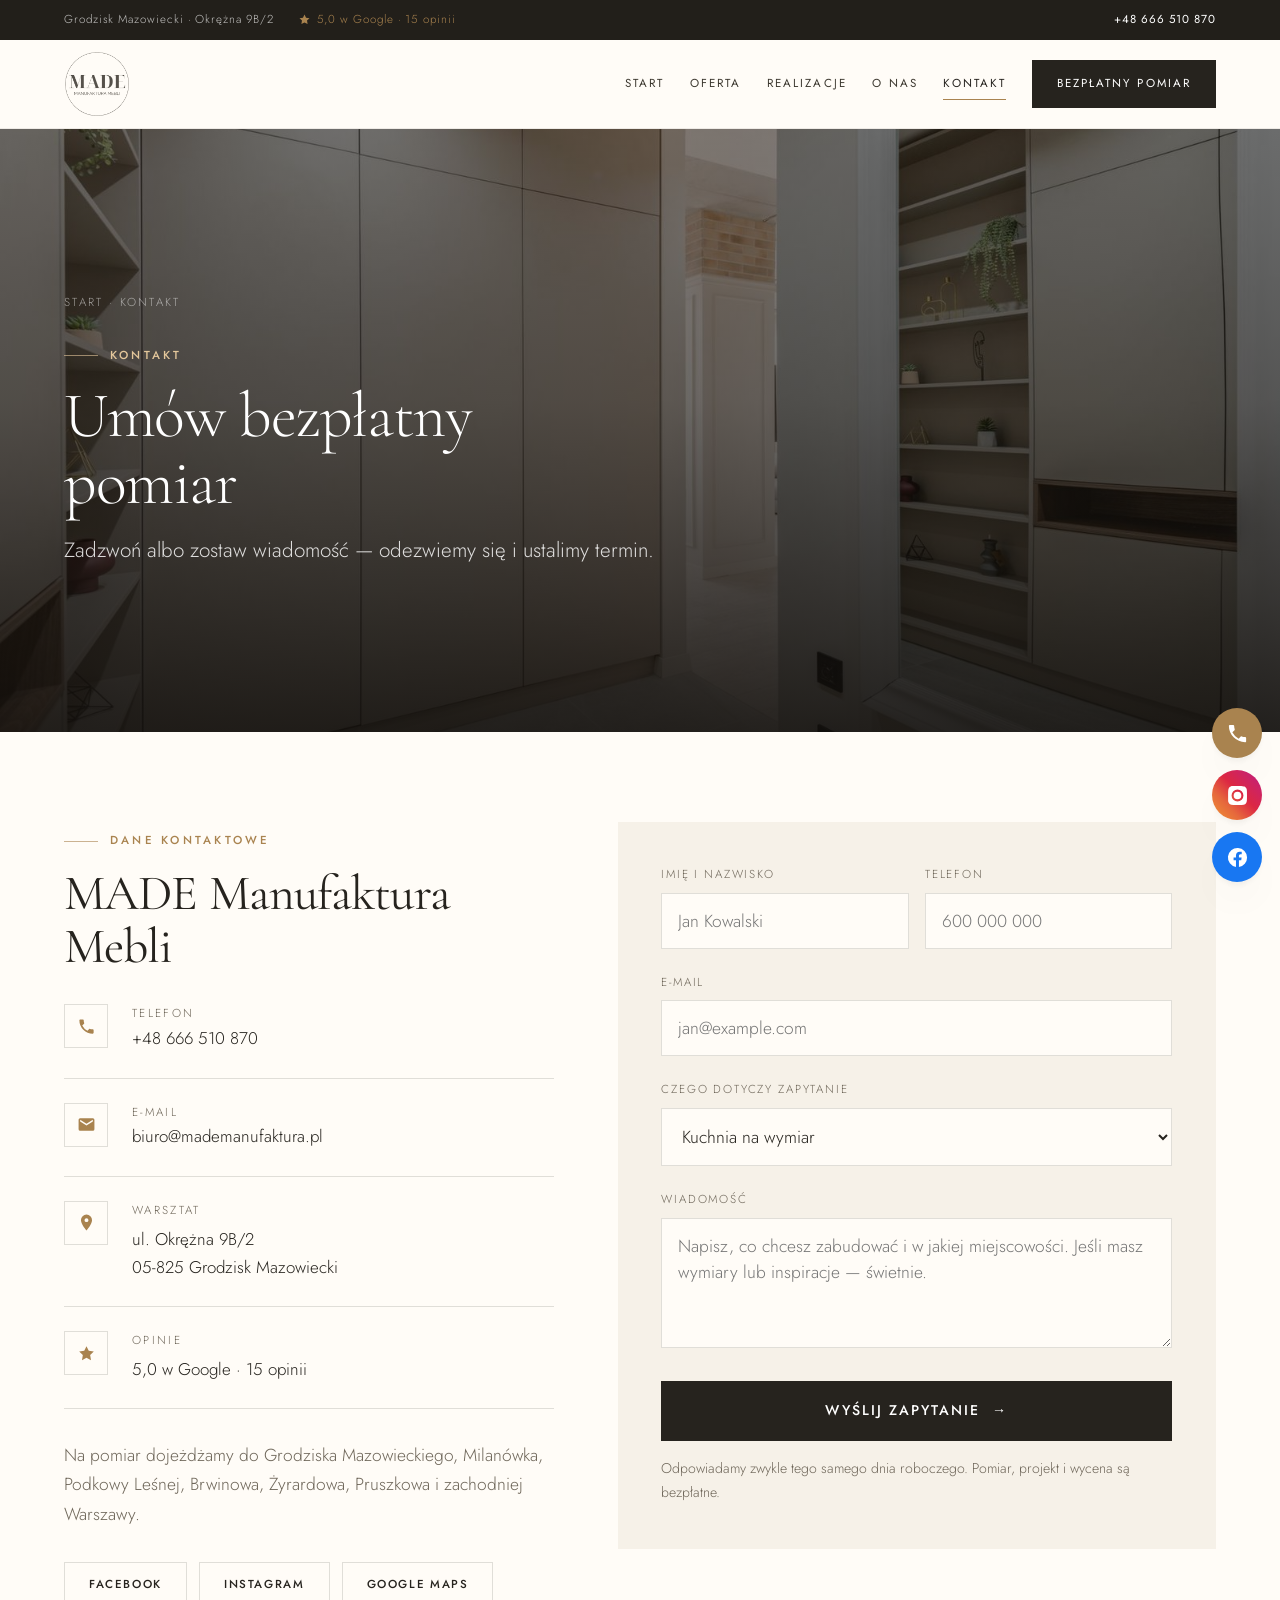
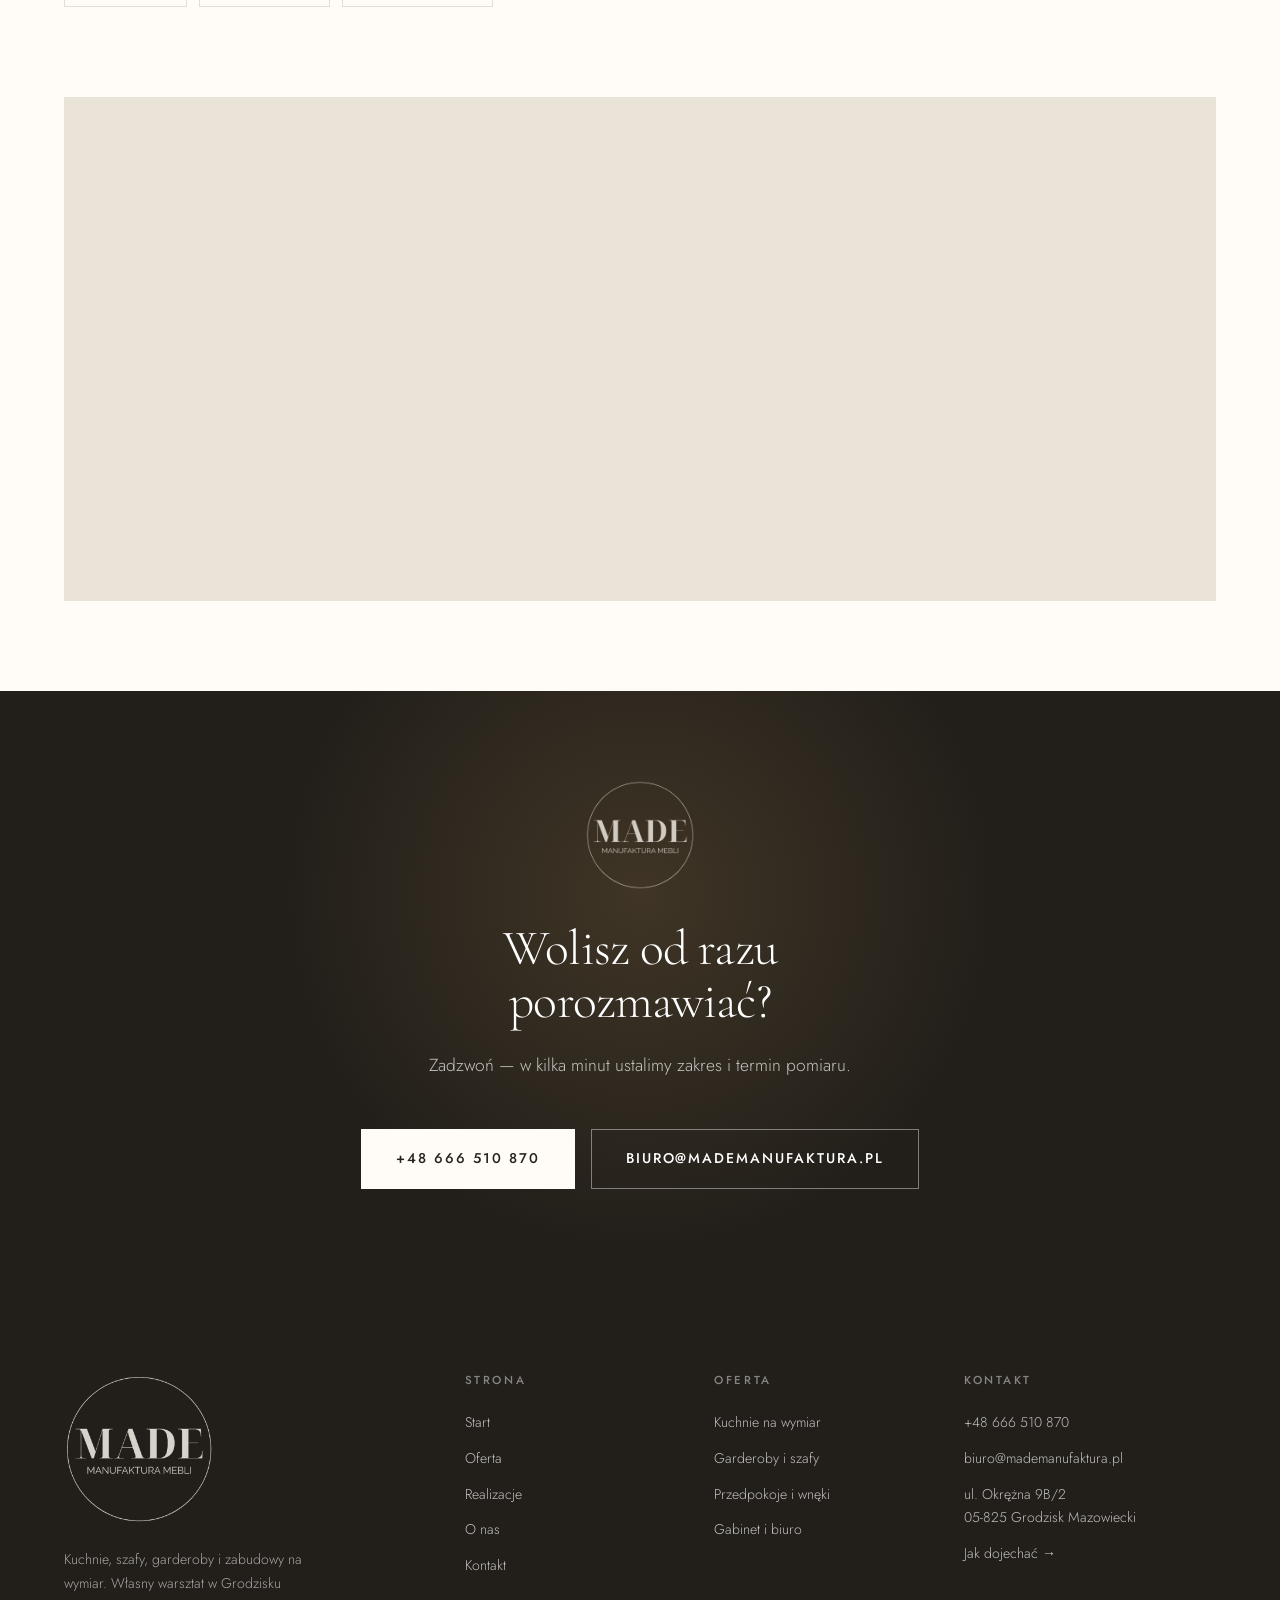
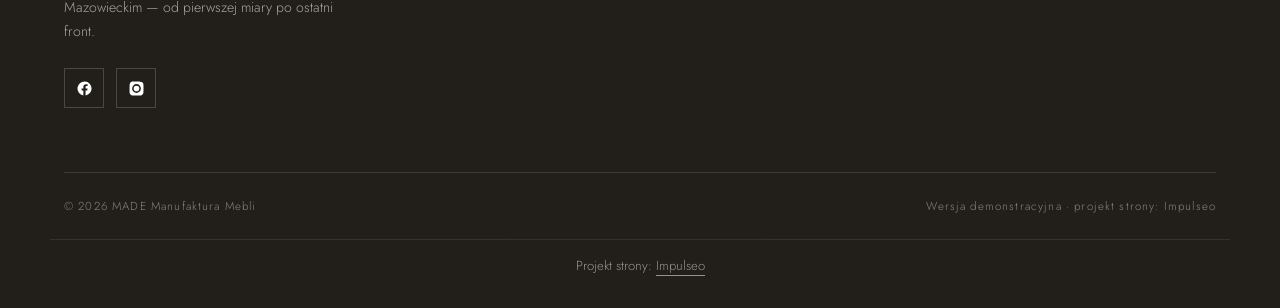
==== commit ae825377: "Stopka: podpis Impulseo z linkiem do impulseo.pl" ====
--- a/kontakt.html
+++ b/kontakt.html
@@ -178,6 +178,8 @@
       <span>Wersja demonstracyjna · projekt strony: Impulseo</span>
     </div>
   </div>
+
+  <p class="impulseo-credit" style="margin:1.4rem auto 0;padding:1rem 1.2rem 0;max-width:1180px;text-align:center;font-size:.82rem;line-height:1.5;opacity:.72;grid-column:1/-1;flex-basis:100%;width:100%;border-top:1px solid rgba(128,128,128,.28)">Projekt strony: <a href="https://impulseo.pl" target="_blank" rel="noopener" style="color:inherit;text-decoration:none;border-bottom:1px solid currentColor">Impulseo</a></p>
 </footer>
 
 <div class="float">
--- a/assets/styles.css
+++ b/assets/styles.css
@@ -516,3 +516,64 @@
   .reveal{opacity:1!important;transform:none!important}
   html{scroll-behavior:auto}
 }
+
+/* === HERO-FIT (29.07.2026) — hero DOPASOWUJE SIĘ do wysokości okna =========================
+   Zgłoszenie K. 29.07: na jego laptopie przyciski CTA w hero były ucięte dolną krawędzią
+   (Modern House). Pomiar headless (1512x879 → realny widok 792 px): dolna krawędź CTA
+   wypadała 123 px POD ekranem. Nawet przy maksymalnym oknie (982) było -20 px.
+
+   DLACZEGO POPRZEDNI FIX NIE DZIAŁAŁ: 27.07 dołożyliśmy @media(max-height:820px) — próg.
+   Widok K. ma ~792-895 px, czyli TUŻ NAD progiem → reguła w ogóle się nie włączała.
+   Progi są kruche: każdy inny laptop/dok/pasek zakładek przesuwa granicę.
+
+   ROZWIĄZANIE: zero progów. Każdy rozmiar, który decyduje o wysokości hero (typografia,
+   odstępy, padding), dostaje `min(dotychczasowa-wartość, X svh)` — czyli na wysokim ekranie
+   nic się nie zmienia, a im niższe okno, tym płynniej mniejsze. Treści NIE ucinamy.
+
+   Doklejane na SAM KONIEC styles.css (po motion) → wygrywa kaskadę, nie rusza reguł w miejscu.
+   Weryfikacja: tools-retrofit/measure_fold.py (mierzy zapas pod CTA dla 720/800/879/982). */
+
+/* ---------- HERO KINOWY (strona główna, rodziny „editorial") ---------- */
+.hero-cine .wrap{padding-block:min(var(--space-8),4svh)}
+.hero-cine .eyebrow{margin-bottom:min(var(--space-5),2svh)}
+.hero-cine h1{font-size:min(clamp(2.9rem,2rem + 4.4vw,5.2rem),7.6svh);
+  margin-bottom:min(var(--space-5),2.4svh)}
+.hero-cine .lead{font-size:min(1.125rem,2.3svh);line-height:1.55;
+  margin-bottom:min(var(--space-7),3.2svh)}
+
+/* ---------- HERO FACHOWCY — wariant A (pełny ekran) ---------- */
+.hf-panel{padding-top:min(clamp(6.5rem,13vh,9rem),11svh);
+  padding-bottom:min(clamp(2.6rem,6vh,3.6rem),4svh)}
+.hf-title{font-size:min(clamp(2.3rem,1.6rem + 3.2vw,4.3rem),7svh);
+  margin-top:min(var(--space-4),1.8svh);margin-bottom:min(var(--space-4),1.8svh)}
+.hf-lead{font-size:min(1.18rem,2.3svh);line-height:1.5}
+.hf-phone{margin-top:min(var(--space-6),2.8svh);margin-bottom:min(var(--space-5),2.2svh)}
+.hf-phone-num{font-size:min(clamp(2rem,1.5rem + 2.4vw,3.05rem),5.2svh)}
+.hf-trust{margin-top:min(var(--space-6),2.6svh);padding-top:min(var(--space-4),1.6svh)}
+
+/* Telefon: tam liczy się czytelność, nie upychanie — skalowanie wysokością wyłączone,
+   bo przy 844 px wysokości ekranu svh-limity zaczęłyby zmniejszać tekst bez potrzeby. */
+@media(max-width:680px){
+  .hero-cine h1{font-size:clamp(1.9rem,1.15rem + 4.4vw,2.7rem)}
+  .hero-cine .lead{font-size:.98rem}
+  .hf-title{font-size:clamp(2.1rem,1.6rem + 3.2vw,3rem)}
+  .hf-lead{font-size:1rem}
+  .hf-phone-num{font-size:clamp(1.9rem,1.5rem + 2.4vw,2.5rem)}
+}
+/* === /HERO-FIT === */
+
+
+/* ====== IMPULSEO-FIX-20260731 ======================================================
+   1) PODPIS w stopce jest teraz linkiem do impulseo.pl - ma być widocznie klikalny.
+   2) ŻYWY NAGŁÓWEK: warstwa przenikających kadrów (.mt-hero-layer) miała z-index:1, więc
+      lądowała NAD przyciemnieniem hero, a w rodzinie „fachowcy" nawet nad panelem z tekstem
+      (.hf-panel nie miał własnego z-index). Efekt: przy zmianie zdjęcia napis znikał i wracał.
+      Teraz warstwa idzie tam, gdzie zdjęcie tła (z-index:-2), a treść nagłówka dostaje twardy
+      z-index:3. Zmieniają się WYŁĄCZNIE zdjęcia w tle - napis stoi nieruchomo.
+      (hero-cine celowo pominięte: tam img ma z-index:0 i układ był poprawny.) */
+.foot-bot a.foot-credit{color:rgba(255,255,255,.78);text-decoration:none;border-bottom:1px solid rgba(255,255,255,.28)}
+.foot-bot a.foot-credit:hover{color:#fff;border-bottom-color:#fff}
+.hero-fach > img.mt-hero-layer,.hero-gastro > img.mt-hero-layer,.hero-auto > img.mt-hero-layer,
+.hero-dom > img.mt-hero-layer,.hero-studio > img.mt-hero-layer{z-index:-2}
+.hf-panel,.hf-inner,.hd-panel,.hk-panel,.ha-inner,.hs-inner,.hg-inner{position:relative;z-index:3}
+/* ====== koniec IMPULSEO-FIX-20260731 ====== */
